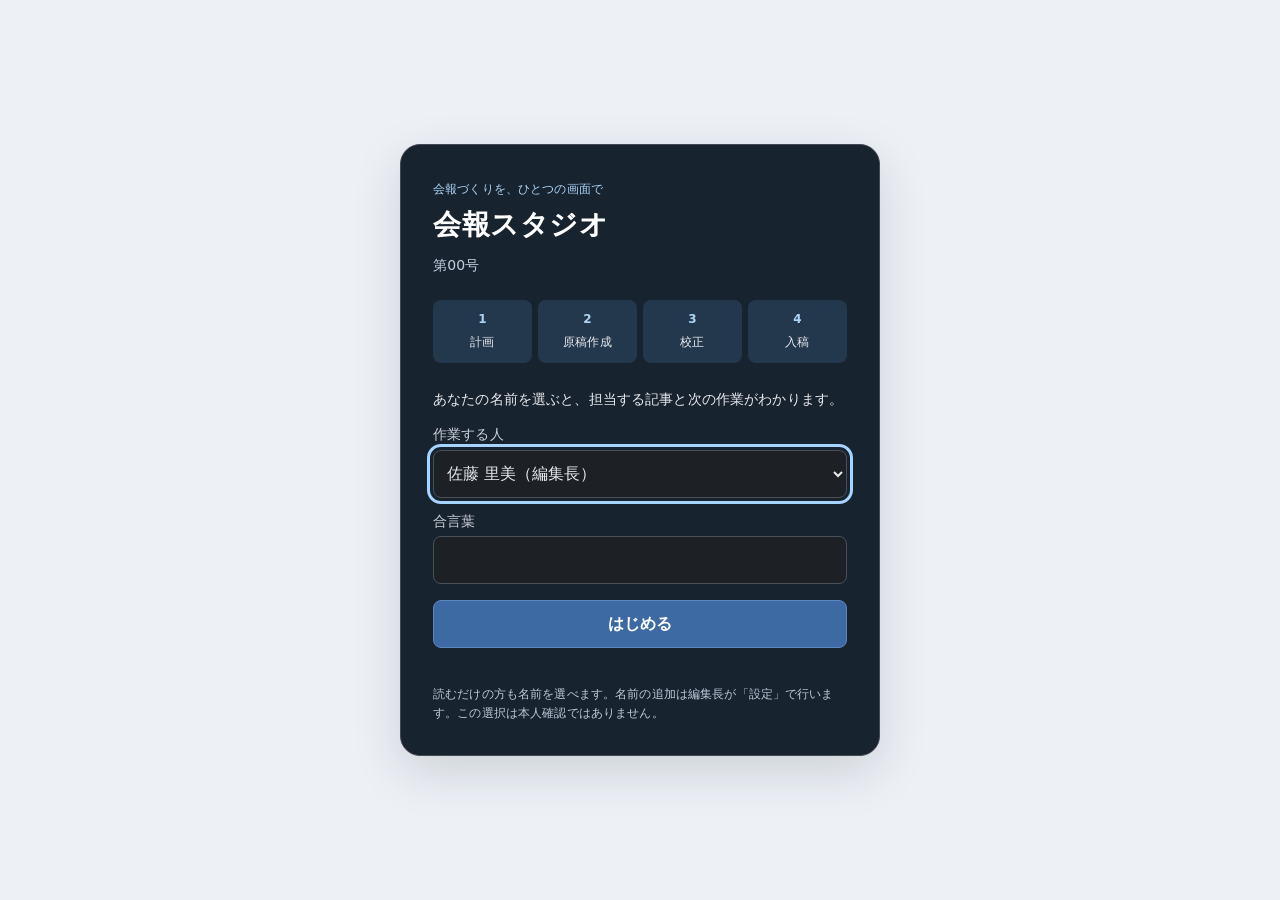
==== templates/basic-4p.html @ f8926102 "Publish standalone newsletter studio sample" ====
<!doctype html>
<html lang="ja" data-format="A4">
<head>
<meta charset="utf-8">
<meta name="viewport" content="width=device-width, initial-scale=1">
<title>会報テンプレート（4ページ）</title>
<link rel="stylesheet" href="../system/tokens.css">
<link rel="stylesheet" href="../brands/default/brand.css">
<link rel="stylesheet" href="../system/print.css">
<link rel="stylesheet" href="../system/components.css">
<link rel="stylesheet" href="../system/editor.css">
<!-- page-templates.js は editor.js より前に読むこと。
     editor.js が window.KAIHO_PAGE_TEMPLATES を参照する前提のため、
     順序が逆になると（page-templates.js 未定義のまま editor.js が動くと）壊れる。 -->
<script src="../system/page-templates.js" defer></script>
<script src="../system/editor.js" defer></script>
</head>

<!--
  4ページ構成（表紙／記事／記事／お知らせ・奥付）。
  中綴じ製本の都合上、総ページ数は 4 の倍数にすると印刷所での面付けが素直です。
  ページは「計画」の工程の「＋ 頁」か、占有ページ数を増やして
  「不足しているページを作る」で 20 ページまで増やせます（要件12）。
-->
<body>

<!-- p1 表紙 -->
<section class="page" data-folio="none">
  <div class="page__body">
    <article class="article" data-article="cover">
      <header class="masthead">
        <!-- ロゴのパスは、上の <link> と同じ brands/ フォルダを指す。
             号を issues/ 以下に置いたら ../../brands/... に直すこと。 -->
        <img class="masthead__logo" src="../brands/default/logo.svg" alt="団体名">
        <h1 class="masthead__title" data-editable>会報タイトル</h1>
        <p class="masthead__meta t-num" data-editable>第00号　2026年1月発行</p>
      </header>

      <figure class="fig--16x9 mb-8">
        <img src="../system/placeholder.svg" alt="表紙写真の内容を説明する代替テキスト">
        <figcaption data-editable>表紙写真のキャプション</figcaption>
      </figure>

      <p class="t-lead fill" data-editable>
        表紙リード。この号の中心となる話題を 2〜3 行で。
      </p>

      <nav aria-label="目次">
        <h2 class="t-h3">もくじ</h2>
        <ul class="toc" data-toc="auto"></ul>
      </nav>
    </article>
  </div>
  <span class="page__folio"></span>
</section>

<!-- p2 記事 -->
<section class="page">
  <div class="page__body">
    <article class="article" data-article="article-1">
      <h2 class="t-h1" data-editable>記事タイトル</h2>
      <p class="t-lead" data-editable>リード文。</p>
      <div class="cols-2 cols-rule fill" data-editable>
        <p>本文が入ります。</p>
      </div>
    </article>
  </div>
  <span class="page__runhead" data-editable>柱</span>
  <span class="page__folio"></span>
</section>

<!-- p3 記事 -->
<section class="page">
  <div class="page__body">
    <article class="article" data-article="article-2">
      <h2 class="t-h1" data-editable>記事タイトル</h2>
      <figure class="fig--16x9">
        <img src="../system/placeholder.svg" alt="図版の内容を説明する代替テキスト">
        <figcaption data-editable>図版のキャプション</figcaption>
      </figure>
      <div class="cols-2 fill" data-editable>
        <p>本文が入ります。</p>
      </div>
    </article>
  </div>
  <span class="page__runhead" data-editable>柱</span>
  <span class="page__folio"></span>
</section>

<!-- p4 お知らせ・奥付 -->
<section class="page">
  <div class="page__body">
    <article class="article" data-article="notice">
      <h2 class="t-h1" data-editable>お知らせ</h2>

      <div class="box box--brand" data-editable>
        <h3 class="box__title">重要なお知らせ</h3>
        <p>会員に必ず届けたい内容。</p>
      </div>

      <h2 class="t-h2" data-editable>行事予定</h2>
      <dl class="deflist" data-editable>
        <div class="deflist__row"><dt class="deflist__key t-num">0/00</dt><dd>行事名（会場・時間）</dd></div>
        <div class="deflist__row"><dt class="deflist__key t-num">0/00</dt><dd>行事名（会場・時間）</dd></div>
      </dl>

      <footer class="colophon" data-editable>
        <p><strong>会報タイトル　第00号</strong>　2026年1月発行</p>
        <p>発行：団体名　／　編集：広報委員会</p>
        <p>〒000-0000　住所<br>電話 000-000-0000　／　mail@example.org</p>
      </footer>
    </article>
  </div>
  <span class="page__runhead" data-editable>お知らせ</span>
  <span class="page__folio"></span>
</section>

<!-- 号のメタ情報と編集計画。
     会報を作り始める前に、「計画」の工程（編集長）で
     枠・記事・占有ページ数を決め、記事ごとに担当者と締切を割り当ててください。
     記事の掲載ページはここには持ちません。紙面の data-article から
     毎回読み直すので、原稿を動かしても計画とずれません。 -->
<script type="application/json" id="kaiho-meta">
{
  "issue": "第00号",
  "date": "2026-01-15",
  "format": "A4",
  "schedule": {
    "manuscript": "",
    "proof1": "",
    "proof2": "",
    "final": ""
  },
  "editor": {
    "name": "編集長：氏名",
    "contact": "mail@example.org"
  },
  "plan": {
    "articles": [
      {
        "id": "cover",
        "title": "表紙・もくじ",
        "template": "cover",
        "pages": 1,
        "owner": "",
        "contact": "",
        "current": "manuscript",
        "schedule": {}
      },
      {
        "id": "article-1",
        "title": "記事1",
        "template": "free",
        "pages": 1,
        "owner": "",
        "contact": "",
        "current": "manuscript",
        "schedule": {}
      },
      {
        "id": "article-2",
        "title": "記事2",
        "template": "free",
        "pages": 1,
        "owner": "",
        "contact": "",
        "current": "manuscript",
        "schedule": {}
      },
      {
        "id": "notice",
        "title": "お知らせ・奥付",
        "template": "notice",
        "pages": 1,
        "owner": "",
        "contact": "",
        "current": "manuscript",
        "schedule": {}
      }
    ]
  }
}
</script>

</body>
</html>
---- system/tokens.css ----
/* ============================================================================
   kaiho-studio / system/tokens.css
   ----------------------------------------------------------------------------
   デザイントークン（システム層）。
   ここは「組織に依存しない」値だけを定義する。
   組織固有の値（色・書体・ロゴ）は brands/<name>/brand.css で上書きする。

   レイヤ構造:
     1. tokens.css   ← 中立のフォールバック値（このファイル）
     2. brand.css    ← 組織ごとの上書き（--brand-* のみを触る）
     3. print.css / components.css ← 意味トークンを消費するだけ

   命名規約:
     --brand-*   ブランド層で上書きされる想定のトークン
     --page-*    判型・面付けに関する寸法
     --fs-* --lh-*  タイポグラフィ
     --sp-*      余白スケール
     --c-*       意味づけされた色（brand を参照する）
   ========================================================================== */

:root {
  /* ------------------------------------------------------------------------
     1. ブランド層のフォールバック
     brands/_template/brand.css をコピーして上書きすること。
     ここでは「どの団体でもない」中立値を置く（ホワイトラベル既定）。
     ---------------------------------------------------------------------- */
  --brand-primary:        #1f4e79;  /* 主色。見出し罫・柱・強調 */
  --brand-primary-dark:   #143654;  /* 主色の暗部。ベタ面の上の文字など */
  --brand-primary-light:  #e8eef4;  /* 主色の淡色。地紋・囲み背景 */
  --brand-accent:         #c0561f;  /* 差し色。多用しないこと */
  --brand-ink:            #1a1a1a;  /* 本文の墨。真っ黒は避ける */
  --brand-ink-muted:      #5a5a5a;  /* 補足・キャプション */
  --brand-rule:           #c8ccd0;  /* 罫線 */
  --brand-paper:          #ffffff;  /* 紙色 */
  --brand-paper-tint:     #f4f5f6;  /* 薄地 */

  --brand-font-sans:  "Noto Sans JP", "Hiragino Kaku Gothic ProN", "Yu Gothic Medium",
                      "Yu Gothic", Meiryo, system-ui, sans-serif;
  --brand-font-serif: "Noto Serif JP", "Hiragino Mincho ProN", "Yu Mincho",
                      "YuMincho", "MS PMincho", serif;
  --brand-font-num:   "Helvetica Neue", Arial, sans-serif;   /* 欧文・数字 */

  /* ロゴはトークンではなく号の HTML の <img class="masthead__logo"> で指定する。
     カスタムプロパティ内の url() は「使用側のシート」を基準に解決されるため、
     brand.css からの相対パスが成立しない。詳細は components.css の .masthead__logo。 */
  --brand-name:         "団体名";
  --brand-title:        "会報誌タイトル";

  /* ------------------------------------------------------------------------
     2. 判型（要件11: 現在は A4 のみ。B5/A5 は拡張点を用意するだけ）
     判型を増やすときは print.css の [data-format] ブロックを追加する。
     ---------------------------------------------------------------------- */
  --page-width:   210mm;
  --page-height:  297mm;

  /* 版面マージン。見開きを想定し、ノド(inner)を広めに取る */
  --page-margin-top:    20mm;
  --page-margin-bottom: 18mm;
  --page-margin-outer:  16mm;
  --page-margin-inner:  22mm;

  --page-bleed:     3mm;   /* 塗り足し。data-bleed="on" のときだけ効く */
  --page-safe:      5mm;   /* 裁ち落とし安全域。ガイド表示用 */

  /* 段組。12分割を基本とし、テンプレートは 1/2/3 段を組み合わせる */
  --grid-columns: 12;
  --grid-gutter:  6mm;
  --baseline:     4.4mm;   /* ベースライングリッド（本文 10.5pt × 1.75 相当） */

  /* ------------------------------------------------------------------------
     3. タイポグラフィ
     印刷物なので pt を基準にする。アクセシビリティ下限は docs/05 を参照。
     ---------------------------------------------------------------------- */
  --fs-display: 28pt;
  --fs-h1:      20pt;
  --fs-h2:      15pt;
  --fs-h3:      12pt;
  --fs-lead:    12pt;   /* リード文 */
  --fs-body:  10.5pt;   /* 本文。これを下回らないこと */
  --fs-small:    9pt;   /* 注記 */
  --fs-caption:  8.5pt; /* 図版キャプション。可読下限 */

  --lh-tight:   1.35;
  --lh-heading: 1.45;
  --lh-body:    1.75;   /* 和文本文の既定 */
  --lh-loose:   1.9;

  --ls-heading: 0.02em;
  --ls-body:    0.01em;

  /* ------------------------------------------------------------------------
     4. 余白スケール（4mm を単位とする等比＋線形の折衷）
     ---------------------------------------------------------------------- */
  --sp-1:  1mm;
  --sp-2:  2mm;
  --sp-3:  3mm;
  --sp-4:  4mm;
  --sp-6:  6mm;
  --sp-8:  8mm;
  --sp-12: 12mm;
  --sp-16: 16mm;
  --sp-24: 24mm;

  /* ------------------------------------------------------------------------
     5. 意味づけされた色（コンポーネントはこちらだけを使う）
     ---------------------------------------------------------------------- */
  --c-text:          var(--brand-ink);
  --c-text-muted:    var(--brand-ink-muted);
  --c-text-invert:   #ffffff;
  --c-heading:       var(--brand-primary-dark);
  --c-accent:        var(--brand-accent);
  --c-rule:          var(--brand-rule);
  --c-rule-strong:   var(--brand-primary);
  --c-surface:       var(--brand-paper);
  --c-surface-tint:  var(--brand-paper-tint);
  --c-surface-brand: var(--brand-primary);
  --c-surface-brand-light: var(--brand-primary-light);

  /* ------------------------------------------------------------------------
     6. 罫・角丸（印刷では角丸を使いすぎない）
     ---------------------------------------------------------------------- */
  --rule-hairline: 0.25mm;
  --rule-thin:     0.4mm;
  --rule-thick:    1.2mm;
  --radius-sm:     1mm;
  --radius-md:     2mm;
}
---- brands/default/brand.css ----
/* ============================================================================
   brands/default — 中立ブランド（プレースホルダ）
   ----------------------------------------------------------------------------
   実在する団体を想定しない、システム既定の見本。
   実案件では brands/_template をコピーして別フォルダを作ること。
   このフォルダは「差し替え前の状態」を示す参照実装として残す。
   ========================================================================== */

:root {
  --brand-primary:        #1f4e79;
  --brand-primary-dark:   #143654;
  --brand-primary-light:  #e8eef4;
  --brand-accent:         #c0561f;
  --brand-ink:            #1a1a1a;
  --brand-ink-muted:      #5a5a5a;
  --brand-rule:           #c8ccd0;
  --brand-paper:          #ffffff;
  --brand-paper-tint:     #f4f5f6;

  --brand-font-sans:  "Noto Sans JP", "Hiragino Kaku Gothic ProN", "Yu Gothic Medium",
                      "Yu Gothic", Meiryo, system-ui, sans-serif;
  --brand-font-serif: "Noto Serif JP", "Hiragino Mincho ProN", "Yu Mincho",
                      "YuMincho", "MS PMincho", serif;
  --brand-font-num:   "Helvetica Neue", Arial, sans-serif;

  /* ロゴは同じフォルダの logo.svg。CSS からではなく
     号の HTML の <img class="masthead__logo"> で読み込む。 */

  --brand-name:  "サンプル会";
  --brand-title: "会報サンプル";
}
---- system/print.css ----
/* ============================================================================
   kaiho-studio / system/print.css
   ----------------------------------------------------------------------------
   判型・面付け・ページ機構。
   ここで定義した寸法は mm 基準なので、画面プレビューと印刷で同一になる。
   （要件9「プレビューは印刷用HTMLを忠実に再現する」の根拠がこれ）

   画面側の作業台まわり（背景・影・ページ間の余白）は editor.css が担当し、
   このファイルは一切の画面専用装飾を持たない。
   ========================================================================== */

/* --- 用紙設定 ------------------------------------------------------------ */
@page {
  size: A4 portrait;
  margin: 0;            /* 余白は .page の padding で持つ（画面と一致させるため） */
}

/* 塗り足しあり入稿用。data-bleed="on" を <body> に付けると裁ち代を含む */
@page bleed {
  size: 216mm 303mm;
  margin: 0;
}

/* --- 判型の定義 ---------------------------------------------------------- */
/* 要件11: 現在選択できるのは A4 のみ。
   B5/A5 を解禁するときは、ここにブロックを追加し
   editor.js の FORMATS に登録する。それ以外の改修は不要。 */
[data-format="A4"] {
  --page-width:  210mm;
  --page-height: 297mm;
}
/* 将来の拡張点（未解禁・意図的にコメントアウト）
[data-format="B5"] { --page-width: 182mm; --page-height: 257mm; }
[data-format="A5"] { --page-width: 148mm; --page-height: 210mm; }
*/

/* --- ドキュメント -------------------------------------------------------- */
html { -webkit-text-size-adjust: 100%; }

body {
  margin: 0;
  background: var(--c-surface);
  color: var(--c-text);
  font-family: var(--brand-font-sans);
  font-size: var(--fs-body);
  line-height: var(--lh-body);
  letter-spacing: var(--ls-body);
  font-feature-settings: "palt" 1;      /* 和文プロポーショナル詰め */
  text-rendering: optimizeLegibility;
  print-color-adjust: exact;            /* 地色・ベタ面を印刷で飛ばさない */
  -webkit-print-color-adjust: exact;
}

/* --- ページ -------------------------------------------------------------- */
.page {
  position: relative;
  box-sizing: border-box;
  width:  var(--page-width);
  height: var(--page-height);
  overflow: hidden;                     /* 版面外への溢れを物理的に止める */
  background: var(--c-surface);
  break-after: page;
  page-break-after: always;             /* 旧仕様の保険 */
}
.page:last-of-type { break-after: auto; page-break-after: auto; }

/* 見開きを想定した左右非対称マージン。
   1ページ目を右起こし（奇数=右ページ）とする。 */
.page { padding: var(--page-margin-top) var(--page-margin-outer)
                 var(--page-margin-bottom) var(--page-margin-inner); }
.page:nth-of-type(even),
.page[data-side="left"] {
  padding-left:  var(--page-margin-outer);
  padding-right: var(--page-margin-inner);
}
.page[data-side="right"] {
  padding-left:  var(--page-margin-inner);
  padding-right: var(--page-margin-outer);
}

/* 版面（テキストが流れる領域）。柱とノンブルの分を差し引く */
.page__body {
  position: relative;
  height: 100%;
  display: flex;
  flex-direction: column;
}

/* 全面裁ち落とし用。表紙・扉など */
.page--full { padding: 0; }
.bleed-box {
  position: absolute;
  inset: 0;
  overflow: hidden;
}

/* --- 柱（ランニングヘッド）とノンブル ------------------------------------ */
.page__runhead,
.page__folio {
  position: absolute;
  font-size: var(--fs-caption);
  color: var(--c-text-muted);
  letter-spacing: 0.06em;
  line-height: 1;
}
.page__runhead { top: calc(var(--page-margin-top) - 8mm); }
.page__folio   { bottom: calc(var(--page-margin-bottom) - 9mm); }

.page:nth-of-type(odd)  .page__runhead,
.page[data-side="right"] .page__runhead { right: var(--page-margin-outer); }
.page:nth-of-type(even) .page__runhead,
.page[data-side="left"]  .page__runhead { left:  var(--page-margin-outer); }

.page:nth-of-type(odd)  .page__folio,
.page[data-side="right"] .page__folio { right: var(--page-margin-outer); }
.page:nth-of-type(even) .page__folio,
.page[data-side="left"]  .page__folio { left:  var(--page-margin-outer); }

/* ノンブルはページ番号を CSS カウンタで自動採番する。
   手で番号を打たないこと（ページ増減で必ず狂うため）。 */
body { counter-reset: folio; }
.page { counter-increment: folio; }
.page__folio::after { content: counter(folio); }
.page[data-folio="none"] .page__folio { display: none; }   /* 表紙など */

/* --- 段組ユーティリティ -------------------------------------------------- */
.cols-2 { column-count: 2; column-gap: var(--grid-gutter); }
.cols-3 { column-count: 3; column-gap: var(--grid-gutter); }
.cols-rule { column-rule: var(--rule-hairline) solid var(--c-rule); }
.col-span-all { column-span: all; }

.grid {
  display: grid;
  grid-template-columns: repeat(var(--grid-columns), 1fr);
  gap: var(--grid-gutter);
}

/* --- 改ページ制御 -------------------------------------------------------- */
h1, h2, h3 { break-after: avoid; page-break-after: avoid; }
figure, table, .box, .callout { break-inside: avoid; page-break-inside: avoid; }
p { orphans: 2; widows: 2; }

/* --- 台割シートの表示条件 ------------------------------------------------
   台割は会報の紙面ではなく制作用の帳票なので、
   data-view="plan" のときだけ現れ、そのときは紙面の側を伏せる。
   1 つの HTML から「会報」と「台割」の 2 種類の出力を作り分けている。
   画面と印刷で条件を共有するため、editor.css ではなくここに置く。
   ------------------------------------------------------------------------ */
[data-view="plan"] .plan-sheet { display: block; }
[data-view="plan"] .page { display: none; }

.plan-sheet .plan-map__cell,
.plan-sheet .plan-table tr { break-inside: avoid; page-break-inside: avoid; }
.plan-sheet h2 { break-after: avoid; page-break-after: avoid; }

/* --- 印刷時 -------------------------------------------------------------- */
@media print {
  /* 画面専用要素は一切刷らない */
  .screen-only,
  .editor-bar,
  .mobile-nav,
  .editor-panel,
  .view-dock,
  .settings-view,
  .login-view,
  .page-tools,
  .focus-veil,
  .share-handle,
  .continuation-controls,
  .page__guides { display: none !important; }

  body { background: none; }
  .page { margin: 0; box-shadow: none; }

  /* 校正紙にだけ制作情報を出す（要件13）。
     data-proof は「校正」の工程に入ると editor.js が付け、ほかの工程では外す。
     号の HTML には保存しない（docs/00 決定 14）。 */
  .production-slug { display: none; }
  [data-proof="on"] .production-slug { display: flex; }

  /* 台割シートの用紙余白は .plan-sheet 自身の padding が持つ。
     @page の名前付きページ（@page plan）はブラウザによる差が大きいので使わない。
     用紙設定は会報と同じ「A4・余白ゼロ」のまま通す。 */
  [data-view="plan"] body { display: block; }
}

/* 塗り足し入稿モード */
[data-bleed="on"] .page {
  width:  calc(var(--page-width)  + var(--page-bleed) * 2);
  height: calc(var(--page-height) + var(--page-bleed) * 2);
  padding: calc(var(--page-margin-top)    + var(--page-bleed))
           calc(var(--page-margin-outer)  + var(--page-bleed))
           calc(var(--page-margin-bottom) + var(--page-bleed))
           calc(var(--page-margin-inner)  + var(--page-bleed));
}
@media print {
  [data-bleed="on"] { page: bleed; }
}
---- system/components.css ----
/* ============================================================================
   kaiho-studio / system/components.css
   ----------------------------------------------------------------------------
   再利用可能なコンポーネント（要件3）。
   すべて tokens.css の意味トークンだけを参照し、生の色・生の pt を書かない。
   これによりブランドを差し替えても、このファイルは 1 行も直さなくてよい。
   ========================================================================== */

/* ==========================================================================
   1. タイポグラフィ
   ========================================================================== */
h1, h2, h3, h4 {
  margin: 0;
  color: var(--c-heading);
  font-weight: 700;
  line-height: var(--lh-heading);
  letter-spacing: var(--ls-heading);
}

/* 特集見出し。ページ最上部に置く想定 */
.t-display { font-size: var(--fs-display); line-height: var(--lh-tight); }

/* 記事タイトル */
.t-h1 { font-size: var(--fs-h1); margin-bottom: var(--sp-4); }

/* 中見出し。主色の縦罫を伴う */
.t-h2 {
  font-size: var(--fs-h2);
  margin: var(--sp-8) 0 var(--sp-3);
  padding-left: var(--sp-3);
  border-left: var(--rule-thick) solid var(--c-rule-strong);
}

/* 小見出し */
.t-h3 {
  font-size: var(--fs-h3);
  margin: var(--sp-6) 0 var(--sp-2);
  color: var(--c-text);
}

/* 帯見出し。ベタ面に白抜き。ページの区切りに使う */
.t-band {
  display: block;
  margin: 0 0 var(--sp-6);
  padding: var(--sp-2) var(--sp-4);
  background: var(--c-surface-brand);
  color: var(--c-text-invert);
  font-size: var(--fs-h2);
}

/* リード文。本文より一段大きく、行間を開ける */
.t-lead {
  font-size: var(--fs-lead);
  line-height: var(--lh-loose);
  color: var(--c-text);
  margin: 0 0 var(--sp-6);
}

p { margin: 0 0 var(--sp-3); }
p:last-child { margin-bottom: 0; }

/* 本文ブロック。段組の中に置く */
.t-body { font-size: var(--fs-body); line-height: var(--lh-body); }
.t-small { font-size: var(--fs-small); }
.t-caption {
  font-size: var(--fs-caption);
  line-height: 1.6;
  color: var(--c-text-muted);
}
.t-serif { font-family: var(--brand-font-serif); }
.t-num   { font-family: var(--brand-font-num); font-feature-settings: normal; }

/* 署名・肩書き */
.byline {
  font-size: var(--fs-small);
  color: var(--c-text-muted);
  margin-top: var(--sp-2);
}
.byline__role { display: block; }
.byline__name { font-size: var(--fs-body); color: var(--c-text); font-weight: 700; }

/* ==========================================================================
   2. 図版
   ========================================================================== */
figure { margin: 0 0 var(--sp-4); }
figure img {
  display: block;
  width: 100%;
  height: auto;
  object-fit: cover;
}
/* 縦横比を固定し、写真を差し替えてもレイアウトが崩れないようにする */
.fig--16x9 img { aspect-ratio: 16 / 9; }
.fig--4x3  img { aspect-ratio: 4 / 3; }
.fig--1x1  img { aspect-ratio: 1 / 1; }
figcaption {
  margin-top: var(--sp-2);
  font-size: var(--fs-caption);
  line-height: 1.6;
  color: var(--c-text-muted);
}
/* 出典表記。キャプション本文と視覚的に分ける */
.fig__credit { display: block; opacity: 0.8; }

/* 顔写真。丸トリミングは印刷で粗が出やすいので角丸までに留める */
.portrait {
  width: 26mm;
  border-radius: var(--radius-sm);
}

/* ==========================================================================
   3. 囲み・引用
   ========================================================================== */
/* 淡色の囲み。補足情報 */
.box {
  padding: var(--sp-4);
  background: var(--c-surface-tint);
  border-radius: var(--radius-md);
  margin: 0 0 var(--sp-4);
}
/* 主色の囲み。重要なお知らせ */
.box--brand {
  background: var(--c-surface-brand-light);
  border-left: var(--rule-thick) solid var(--c-rule-strong);
  border-radius: 0 var(--radius-md) var(--radius-md) 0;
}
.box__title {
  font-size: var(--fs-h3);
  color: var(--c-heading);
  margin-bottom: var(--sp-2);
}

/* 抜き刷り（プルクオート）。段抜きで置く */
.pullquote {
  margin: var(--sp-4) 0;
  padding: var(--sp-4) 0;
  border-top:    var(--rule-thin) solid var(--c-rule-strong);
  border-bottom: var(--rule-thin) solid var(--c-rule-strong);
  font-size: var(--fs-h3);
  line-height: var(--lh-heading);
  color: var(--c-heading);
  font-family: var(--brand-font-serif);
}
.pullquote__source {
  display: block;
  margin-top: var(--sp-2);
  font-family: var(--brand-font-sans);
  font-size: var(--fs-small);
  color: var(--c-text-muted);
}

/* 注意喚起 */
.callout {
  padding: var(--sp-3) var(--sp-4);
  border: var(--rule-thin) solid var(--c-accent);
  border-radius: var(--radius-md);
  margin: 0 0 var(--sp-4);
}
.callout__label {
  font-size: var(--fs-small);
  font-weight: 700;
  color: var(--c-accent);
  display: block;
  margin-bottom: var(--sp-1);
}

/* ==========================================================================
   4. リスト・表
   ========================================================================== */
.list { margin: 0 0 var(--sp-4); padding-left: 1.4em; }
.list li { margin-bottom: var(--sp-1); }
.list--none { list-style: none; padding-left: 0; }

/* 定義リスト。行事予定や連絡先に使う */
.deflist { margin: 0 0 var(--sp-4); }
.deflist__row {
  display: grid;
  grid-template-columns: 22mm 1fr;
  gap: var(--sp-2);
  padding: var(--sp-2) 0;
  border-bottom: var(--rule-hairline) solid var(--c-rule);
}
.deflist__key { font-weight: 700; color: var(--c-heading); }

.table {
  width: 100%;
  border-collapse: collapse;
  font-size: var(--fs-small);
  margin: 0 0 var(--sp-4);
}
.table th,
.table td {
  padding: var(--sp-2);
  border-bottom: var(--rule-hairline) solid var(--c-rule);
  text-align: left;
  vertical-align: top;
}
.table th {
  background: var(--c-surface-tint);
  color: var(--c-heading);
  font-weight: 700;
}
.table--zebra tbody tr:nth-child(even) { background: var(--c-surface-tint); }

/* ==========================================================================
   5. 表紙・目次・奥付
   ========================================================================== */
.masthead { margin-bottom: var(--sp-8); }

/* ロゴは CSS の背景ではなく <img> で置きます。
   理由: カスタムプロパティに書いた url() の相対パスは、
   その変数を「定義した」ファイルではなく「使った」ファイルを基準に解決されます。
   brand.css に url("./logo.svg") と書いても system/ を探しに行って外れます。
   <img src> なら号の HTML からの相対パスとして素直に解決でき、
   alt 属性も付けられるので読み上げにも効きます。 */
.masthead__logo {
  display: block;
  width: 42mm;
  height: auto;              /* 縦横比は画像自身に従う */
  margin-bottom: var(--sp-4);
}
.masthead__title {
  font-size: var(--fs-display);
  line-height: var(--lh-tight);
  color: var(--c-heading);
}
.masthead__meta {
  margin-top: var(--sp-2);
  font-size: var(--fs-small);
  color: var(--c-text-muted);
  letter-spacing: 0.08em;
}

.toc { margin: 0; padding: 0; list-style: none; }
.toc__item {
  display: grid;
  grid-template-columns: 1fr auto;
  gap: var(--sp-3);
  align-items: baseline;
  padding: var(--sp-2) 0;
  border-bottom: var(--rule-hairline) solid var(--c-rule);
}
.toc__title { font-size: var(--fs-body); }
.toc__page  { font-family: var(--brand-font-num); color: var(--c-text-muted); }

/* 奥付。.page__body が flex なので margin-top:auto で下端に寄る */
.colophon {
  margin-top: auto;
  padding-top: var(--sp-4);
  border-top: var(--rule-thin) solid var(--c-rule-strong);
  font-size: var(--fs-small);
  line-height: 1.7;
  color: var(--c-text-muted);
}

/* ==========================================================================
   6. 記事
   --------------------------------------------------------------------------
   担当者・締切・工程は「記事」に付く（ページではない）。
   1 本の記事が複数ページにまたがっても、1 ページに複数の記事が載っても、
   責任の所在は記事の単位で決まる。

   .article は意味づけのための入れ物であり、見た目を一切持たない。
   余白や罫を足したくなったら、それは中身の部品側の仕事。

   data-article="<記事ID>" が編集計画の記事と紙面を結ぶ唯一の手掛かり。
   ID は編集計画パネルが発行する。手で書き換えないこと。
   ========================================================================== */
.article { display: contents; }

/* 記事が段組やフレックスの中で「入れ物」として振る舞う必要がある場合に使う。
   display:contents だと高さを持てないため、fill と併用するときはこちら。 */
.article--block { display: block; }
.article--flow  { display: flex; flex-direction: column; flex: 1 1 auto; min-height: 0; }

/* 枠の中の記事の割合（docs/00 決定 11・12）。
   1 ページに複数の記事が載るとき、各記事は .article--block の箱になり、
   ページの高さのうち何％を取るかを style="--share: 45%" で受け取る。
   規則はここにしか書かない。editor.js は値（--share）を渡すだけで、
   規則そのものは生成しない（「editor.js は紙面の CSS を生成しない」約束）。

   min-height: 0 を落とすと割合は効かない。フレックス項目の既定 min-height:auto は
   「中身より小さくならない」なので、中身の長い記事の箱が黙って伸びて隣の記事の
   場所を食い、しかもページとしては溢れないので検査もすり抜ける。
   0 にすれば箱は割合ぴったりになり、溢れた分は箱からはみ出すので記事単位で測れる。 */
.article--block { flex: 0 0 var(--share, auto); min-height: 0; }

/* 「残り」＝そのページの余りを取る（.fill と同じ考え方）。--share は持たない。
   .article--block と同じ要素に付くので、並び順に頼らず詳細度で上書きする。 */
.article--block.article--rest { flex: 1 1 auto; min-height: 0; }

/* ==========================================================================
   7. 制作情報スラグ（要件13）
   --------------------------------------------------------------------------
   各ページの版面外に、そのページに載っている記事ごとの
   担当者・連絡先・進行状況を 1 行ずつ刷り込む。
   校正紙（body[data-proof="on"]）にだけ出力され、本番入稿では消える。
   運用は docs/04-workflow.md を参照。
   ========================================================================== */
.production-slug {
  position: absolute;
  left: var(--page-margin-outer);
  right: var(--page-margin-outer);
  bottom: 2.5mm;
  display: flex;
  flex-direction: column;
  gap: 0.4mm;
  font-family: var(--brand-font-num);
  font-size: 6pt;
  line-height: 1.4;
  /* 6pt と小さいうえ、校正紙は白黒コピーで回されることが多い。
     検査のコントラスト基準（4.5:1）を満たす濃さにしてある。薄くしないこと。 */
  color: #666;
  border-top: 0.2mm dashed #999;
  padding-top: 1mm;
}
.production-slug__row {
  display: flex;
  flex-wrap: wrap;
  gap: 0 var(--sp-2);
  align-items: baseline;
}
.production-slug__title { font-weight: 700; color: #333; }
.production-slug__owner { color: #333; }
.production-slug__contact { color: #777; }
.production-slug__warn { color: #c00; font-weight: 700; }
.production-slug__stages { display: flex; gap: var(--sp-2); margin-left: auto; }
.production-slug__stage { white-space: nowrap; }
/* 現在の工程を反転表示にし、紙の上でも一目で分かるようにする */
.production-slug__stage[data-state="current"] {
  background: #333;
  color: #fff;
  padding: 0 1mm;
}
.production-slug__stage[data-state="done"]::before { content: "\2713 "; }
.production-slug__stage[data-state="overdue"] { color: #c00; font-weight: 700; }

/* ==========================================================================
   8. 台割シート
   --------------------------------------------------------------------------
   編集計画から導出される制作用の帳票。会報の紙面ではない。
   editor.js が meta から毎回作り直すため、計画とずれることがない。
   body[data-view="plan"] のときだけ画面と印刷に現れる。
   ========================================================================== */
.plan-sheet {
  display: none;                 /* 表示条件は print.css / editor.css が持つ */
  box-sizing: border-box;
  width: var(--page-width);
  padding: 15mm;
  background: var(--c-surface);
  color: var(--c-text);
  font-size: 9pt;
  line-height: 1.6;
}
.plan-sheet h1 { font-size: var(--fs-h1); margin-bottom: var(--sp-1); }
.plan-sheet h2 {
  font-size: var(--fs-h3);
  margin: var(--sp-8) 0 var(--sp-2);
  padding-left: var(--sp-2);
  border-left: var(--rule-thick) solid var(--c-rule-strong);
}
.plan-sheet__head {
  padding-bottom: var(--sp-3);
  border-bottom: var(--rule-thin) solid var(--c-rule-strong);
}
.plan-sheet__head p { font-size: var(--fs-small); color: var(--c-text-muted); }
.plan-sheet__note { margin-top: var(--sp-4); font-size: 8pt; color: var(--c-text-muted); }

/* 台割図。1 セル = 1 ページ */
.plan-map {
  display: grid;
  grid-template-columns: repeat(4, 1fr);
  gap: 2mm;
}
.plan-map__cell {
  border: var(--rule-thin) solid var(--c-rule);
  border-radius: var(--radius-sm);
  padding: var(--sp-2);
  min-height: 16mm;
  display: flex;
  flex-direction: column;
  gap: 1mm;
}
.plan-map__no {
  font-family: var(--brand-font-num);
  font-size: 8pt;
  color: var(--c-text-muted);
}
.plan-map__title { font-size: 8.5pt; line-height: 1.4; }
.plan-map__cell[data-empty="true"] { background: var(--c-surface-tint); }
.plan-map__cell[data-empty="true"] .plan-map__title { color: #c00; }
/* 計画では確保しているが、まだ紙面が存在しないページ */
.plan-map__cell[data-beyond="true"] { border-style: dashed; opacity: 0.75; }

.plan-table {
  width: 100%;
  border-collapse: collapse;
  font-size: 8.5pt;
}
.plan-table th,
.plan-table td {
  padding: var(--sp-2);
  border-bottom: var(--rule-hairline) solid var(--c-rule);
  text-align: left;
  vertical-align: top;
  white-space: nowrap;
}
.plan-table th {
  background: var(--c-surface-tint);
  color: var(--c-heading);
  font-weight: 700;
}
.plan-table td[data-warn="true"] { color: #c00; font-weight: 700; }
/* 工程の状態。紙に刷っても白黒コピーでも判別できるようにしてある */
.plan-table td[data-state="done"]    { background: var(--c-surface-tint); color: var(--c-text-muted); }
.plan-table td[data-state="current"] { outline: var(--rule-thin) solid var(--c-rule-strong); font-weight: 700; }
.plan-table td[data-state="overdue"] { color: #c00; font-weight: 700; }

/* ==========================================================================
   7. 汎用ユーティリティ（最小限に留める）
   ========================================================================== */
.stack > * + * { margin-top: var(--sp-4); }
.mt-0 { margin-top: 0; }
.mb-0 { margin-bottom: 0; }
.mb-4 { margin-bottom: var(--sp-4); }
.mb-8 { margin-bottom: var(--sp-8); }
.fill { flex: 1 1 auto; min-height: 0; }
.text-invert { color: var(--c-text-invert); }
.bg-brand { background: var(--c-surface-brand); }
.bg-tint  { background: var(--c-surface-tint); }

/* スクリーンリーダー専用テキスト。PDF のタグ付けにも効く */
.visually-hidden {
  position: absolute;
  width: 1px; height: 1px;
  margin: -1px; padding: 0;
  overflow: hidden;
  clip-path: inset(50%);
  white-space: nowrap;
}
---- system/editor.css ----
/* ============================================================================
   kaiho-studio / system/editor.css
   ----------------------------------------------------------------------------
   校正用プレビューの「作業台」まわり（要件9、docs/00 決定 14）。

   重要な制約:
     このファイルは @media screen の中だけで完結する。
     版面に関わる寸法は一切ここで書かない（print.css・components.css の責務）。
     → 画面で見えている紙面は、印刷結果と同じ CSS で組まれている。
     記事の割合（.article--block の --share）の規則も紙面そのものなので、
     ここではなく components.css にある。
   ========================================================================== */

@media screen {

  /* --- 作業台 -------------------------------------------------------------- */
  body {
    background: #6b6f76;
    padding: calc(var(--bar-h, 44px) + 24px) 24px 64px;
    display: flex;
    flex-direction: column;
    align-items: center;
    gap: 24px;
    transition: padding 0.15s;
  }

  .page,
  .plan-sheet {
    box-shadow: 0 2px 16px rgba(0, 0, 0, 0.35);
    flex: none;
  }

  body[data-view="plan"] .page { display: none; }

  /* 見開き（決定4: data-spread に分離。data-view とはもう共有しない） */
  body[data-spread="on"]:not([data-view="plan"]) {
    display: grid;
    grid-template-columns: auto auto;
    justify-content: center;
    gap: 24px 0;
  }
  body[data-spread="on"]:not([data-view="plan"]) .page:first-of-type { grid-column: 2; }

  body { --zoom: 1; }
  .page { transform: scale(var(--zoom)); transform-origin: top center; }
  .page { margin-bottom: calc((var(--zoom) - 1) * var(--page-height)); }

  /* --- ツールバー（決定 5・14: 号・工程・状態だけ。折り返し可） ------------- */
  .editor-bar {
    position: fixed;
    top: 0; left: 0; right: 0;
    z-index: 100;
    display: flex;
    flex-wrap: wrap;
    align-items: center;
    gap: 8px;
    padding: 10px 16px;
    background: #22252a;
    color: #e8eaed;
    font: 13px/1.4 system-ui, sans-serif;
    box-shadow: 0 1px 8px rgba(0, 0, 0, 0.4);
  }
  .editor-bar__title { font-weight: 700; margin-right: 4px; white-space: nowrap; }
  .editor-bar__sep { width: 1px; height: 20px; background: #454a52; flex: none; }
  .editor-bar__spacer { flex: 1 1 12px; min-width: 8px; }

  .editor-bar button,
  .editor-bar select {
    font: inherit;
    color: #e8eaed;
    background: #343941;
    border: 1px solid #4a5058;
    border-radius: 4px;
    padding: 5px 10px;
    cursor: pointer;
    white-space: nowrap;
  }
  .editor-bar button:hover,
  .editor-bar select:hover { background: #414751; }
  .editor-bar button[aria-pressed="true"] {
    background: #3d7fd6;
    border-color: #5b9af0;
    color: #fff;
  }
  .editor-bar button:disabled { opacity: 0.4; cursor: not-allowed; }

  .editor-bar__status { font-size: 12px; color: #9aa1ab; white-space: nowrap; }
  .editor-bar__status[data-mismatch="true"] { color: #ffc46b; font-weight: 700; }

  #kaiho-checkbadge[data-alert="true"] { color: #ff9d7a; border-color: #7a4a3d; }

  .editor-bar__toast {
    font-size: 12px;
    color: #ffc46b;
    white-space: nowrap;
    opacity: 0;
    transition: opacity 0.2s;
  }
  .editor-bar__toast[data-show="true"] { opacity: 1; }

  /* --- 編集モード ------------------------------------------------------------ */
  body[data-mode="edit"] [contenteditable="true"]:hover {
    outline: 1px dashed rgba(61, 127, 214, 0.5);
    outline-offset: 2px;
  }
  body[data-mode="edit"] [contenteditable="true"]:focus {
    outline: 2px solid #3d7fd6;
    outline-offset: 2px;
    background: rgba(61, 127, 214, 0.05);
  }

  /* --- ガイド表示 ------------------------------------------------------------ */
  .page__guides {
    position: absolute;
    inset: 0;
    pointer-events: none;
    display: none;
    z-index: 50;
  }
  body[data-guides="on"] .page__guides { display: block; }

  .page__guides::before {
    content: "";
    position: absolute;
    top: var(--page-margin-top);
    bottom: var(--page-margin-bottom);
    left: var(--page-margin-inner);
    right: var(--page-margin-outer);
    outline: 1px solid rgba(0, 160, 255, 0.55);
  }
  .page:nth-of-type(even) .page__guides::before {
    left: var(--page-margin-outer);
    right: var(--page-margin-inner);
  }
  .page__guides::after {
    content: "";
    position: absolute;
    inset: var(--page-safe);
    outline: 1px dashed rgba(255, 80, 80, 0.5);
  }

  /* --- 溢れ警告（決定6: ページ道具と同じ角を避け、左上へ。mm を出す） --------- */
  .page[data-overflow="true"] { box-shadow: 0 0 0 3px #e4572e, 0 2px 16px rgba(0, 0, 0, .35); }
  /* ::before は下の「p.N」ラベルが使っているので ::after を使う。
     （同じ疑似要素に 2 つ書くと後勝ちで、警告が出なくなる） */
  .page[data-overflow="true"]::after {
    content: attr(data-overflow-label);
    position: absolute;
    top: 0; left: 0;
    background: #e4572e;
    color: #fff;
    font: 700 11px/1 system-ui, sans-serif;
    padding: 5px 8px;
    z-index: 60;
  }

  /* --- 決定13: 「続きへ送る／続きから戻す」ボタン（紙面側） ------------------
     溢れ警告のすぐ下に置く。ページ道具（右上）とは重ならない角にする。
     押したときだけ動く（自動では絶対に走らせない）。送る・戻すの両方が
     出ることがあるので、1つの箱にまとめて縦に並べる（決定11時代は
     ボタン自身が絶対配置だったが、2つ出ると重なるため箱ごと配置する形に変えた）。 */
  .continuation-controls {
    position: absolute;
    top: 26px; left: 0;
    z-index: 61;
    display: flex;
    flex-direction: column;
    gap: 4px;
    max-width: 60%;
  }
  .frame-reflow {
    font: 700 11px/1.3 system-ui, sans-serif;
    color: #fff;
    background: #a85d1f;
    border: 1px solid #d4832f;
    border-radius: 3px;
    padding: 5px 8px;
    cursor: pointer;
    text-align: left;
  }
  .frame-reflow:hover { background: #c06e24; }
  /* 「戻す」は送るの逆向きなので、色相を変えて向きの違いを見せる */
  .frame-reflow--back { background: #2f5f8a; border-color: #3d7fbf; }
  .frame-reflow--back:hover { background: #386f9e; }

  /* --- 決定12: 記事の境目のドラッグ用ハンドル（紙面側） -----------------------
     作業台の道具なので editor.css に置く。serialize() が除去する。 */
  .share-handle {
    position: absolute;
    left: 0; right: 0;
    height: 12px;
    margin-top: -6px;
    z-index: 65;
    cursor: row-resize;
    background: transparent;
  }
  .share-handle::before {
    content: "";
    position: absolute;
    left: 8px; right: 8px; top: 5px;
    height: 2px;
    background: rgba(61, 127, 214, 0.55);
    border-radius: 1px;
  }
  .share-handle:hover::before,
  .share-handle:active::before { background: #3d7fd6; }

  /* --- 決定15: 担当で絞る（他の担当の記事・ページをグレーアウト） -------------
     隠さずに薄くする。ページを消すとノンブル・左右（ノド側）・見開きが読めなくなり、
     同じページの隣の記事（自分の取り分を決めている相手）も見えなくなるため。
     .article は display: contents で箱を持たないので、記事そのものではなく
     その子に効かせる（contents の要素に opacity を当てても何も起きない）。
     画面だけの話なので印刷には一切出ない（このファイルは @media screen の中）。 */
  .article[data-focus="other"] > * {
    opacity: 0.28;
    filter: grayscale(1);
    pointer-events: none;
    user-select: none;
  }
  /* 自分の記事が1本も無いページは、ページごと幕を掛ける。
     幕がクリックを受け止めるので、伏せたページの中は触れない */
  .page[data-focus="other"] > :not(.focus-veil) { opacity: 0.28; filter: grayscale(1); }
  .focus-veil {
    position: absolute;
    inset: 0;
    z-index: 80;
    display: flex;
    align-items: flex-start;
    justify-content: center;
    padding-top: 40%;
    background: rgba(107, 111, 118, 0.35);
    cursor: not-allowed;
  }
  .focus-veil__label {
    font: 700 13px/1.4 system-ui, sans-serif;
    color: #fff;
    background: rgba(34, 37, 42, 0.85);
    padding: 6px 12px;
    border-radius: 14px;
    transform: scale(calc(1 / var(--zoom, 1)));
  }
  /* パネル側（工程マス目の行・記事カード・枠カード）も同じく薄くする。
     ただし編集はできるまま。計画は編集長のもので（09 §2）、絞り込みは
     見え方であって権限ではない（決定15）。触ろうとしたら普段の濃さに戻す */
  .stage-grid tr[data-focus="other"],
  .article-card[data-focus="other"],
  .frame-card[data-focus="other"] > .frame-card__head,
  .frame-card[data-focus="other"] > label {
    opacity: 0.35;
    transition: opacity 0.12s;
  }
  .stage-grid tr[data-focus="other"]:hover,
  .stage-grid tr[data-focus="other"]:focus-within,
  .article-card[data-focus="other"]:hover,
  .article-card[data-focus="other"]:focus-within { opacity: 1; }
  .article-card[data-focus="mine"] { box-shadow: inset 3px 0 0 #3d7fd6; }

  /* 境目のドラッグは隣の記事の割合も動かす（決定12）。担当者の視点では
     他人の取り分を触ることになるので、絞り込み中は出さない */
  body[data-focus="on"] .share-handle { display: none; }
  .page[data-focus="other"] .page-tools,
  .page[data-focus="other"] .continuation-controls { display: none; }

  /* --- ページ道具（右上。計画の工程で編集長にだけ出る。記事チップ・✕・＋ 記事） */
  .page-tools {
    position: absolute;
    top: 0; right: 0;
    z-index: 70;
    display: flex;
    flex-wrap: wrap;
    justify-content: flex-end;
    align-items: center;
    gap: 4px;
    max-width: 70%;
    padding: 4px 6px;
    background: rgba(34, 37, 42, 0.92);
    border-bottom-left-radius: 6px;
    font: 11px/1.4 system-ui, sans-serif;
    color: #e8eaed;
    opacity: 0;
    transition: opacity 0.12s;
  }
  .page:hover .page-tools,
  .page-tools:focus-within,
  body[data-mode="edit"] .page-tools { opacity: 1; }

  .page-tools__chip {
    display: inline-flex;
    align-items: center;
    gap: 3px;
    padding: 2px 4px 2px 7px;
    background: #3d5a80;
    border-radius: 10px;
    white-space: nowrap;
  }
  .page-tools__chip[data-orphan="true"] { background: #7a3d3d; }

  .page-tools__drop {
    font: inherit;
    line-height: 1;
    color: #d7dde6;
    background: none;
    border: 0;
    padding: 2px 3px;
    cursor: pointer;
  }
  .page-tools__drop:hover { color: #fff; background: rgba(255, 255, 255, 0.18); border-radius: 8px; }

  .page::before {
    content: "p." counter(folio);
    position: absolute;
    top: -20px; left: 0;
    font: 11px/1 system-ui, sans-serif;
    color: #c9ced6;
  }

  /* --- 右側パネル（決定 5: 高さは --bar-h から） ------------------------------ */
  .editor-panel {
    /* 判定4: 担当者列の出し入れを幅そのもので決めるため、パネルを問い合わせ単位にする。
       画面幅ではなくパネル幅で切り替わるので、可変幅と噛み合う */
    container-type: inline-size;
    container-name: panel;
    position: fixed;
    top: var(--bar-h, 44px); right: 0; bottom: 0;
    width: var(--panel-w, 380px);
    z-index: 90;
    display: none;
    flex-direction: column;
    background: #2a2e34;
    color: #e8eaed;
    font: 13px/1.6 system-ui, sans-serif;
    border-left: 1px solid #454a52;
  }
  .editor-panel[data-open="true"] { display: flex; }
  body:has(.editor-panel[data-open="true"]) { padding-right: calc(var(--panel-w, 380px) + 24px); }

  .editor-panel__content {
    flex: 1;
    overflow-y: auto;
    padding: 16px;
  }

  .editor-panel h2 {
    font-size: 13px;
    color: #9aa1ab;
    text-transform: uppercase;
    letter-spacing: 0.08em;
    margin: 20px 0 8px;
  }
  .editor-panel h2:first-child { margin-top: 0; }

  .editor-panel label {
    display: block;
    margin-bottom: 10px;
    color: #b8bec7;
  }
  .editor-panel input[type="text"],
  .editor-panel input[type="date"],
  .editor-panel input[type="number"],
  .editor-panel select {
    width: 100%;
    box-sizing: border-box;
    margin-top: 3px;
    padding: 5px 7px;
    font: inherit;
    color: #e8eaed;
    background: #1d2025;
    border: 1px solid #4a5058;
    border-radius: 4px;
  }

  .panel-note { font-size: 12px; color: #9aa1ab; margin: 6px 0 12px; }

  .panel-check {
    display: flex;
    align-items: center;
    gap: 6px;
    margin: 10px 0 4px;
    cursor: pointer;
  }
  .panel-check input { width: auto; margin: 0; }

  /* --- 決定11: 枠カード（記事カードの親） ------------------------------------
     ページを占有するのは枠。ページテンプレート・占有ページ数は枠が持ち、
     その中に記事カード（割合・担当・締切）を並べる。 */
  .frame-card {
    margin-bottom: 18px;
    padding: 12px 14px;
    background: #1d2025;
    border: 1px solid #454a52;
    border-radius: 8px;
  }
  .frame-card__head { margin-bottom: 8px; display: flex; align-items: baseline; gap: 8px; }
  .frame-card__title { font-weight: 700; color: #e8eaed; }
  .frame-card__implicit { font-size: 11px; color: #9aa1ab; }

  /* --- 記事カード ------------------------------------------------------------ */
  .article-card {
    margin-bottom: 14px;
    padding: 10px 12px;
    background: #23262c;
    border: 1px solid #3d434c;
    border-radius: 6px;
  }
  .article-card__head { margin-bottom: 8px; }
  .article-card__place { font-size: 12px; color: #9aa1ab; }
  .article-card__dates summary { cursor: pointer; color: #9aa1ab; font-size: 12px; margin: 6px 0; }
  /* 枠カードの中に入る記事カードは、枠のものより一段沈める */
  .article-card--nested { margin-left: 6px; background: #262a30; }
  /* 決定13: 「続き」は割合しか持たない簡略カード。左に破線を足して、
     親のカードにぶら下がっている（担当者などの欄が無いのは省略ではなく
     そもそも持たない）ことを見せる */
  .article-card--continuation {
    margin-left: 18px;
    padding-top: 6px;
    padding-bottom: 6px;
    border-left: 2px dashed #4a5058;
  }
  .article-card--continuation .article-card__place { font-style: italic; }

  /* --- 決定12: 割合コントロール（プリセット + 細かく調整） ------------------- */
  .share-control__detail {
    margin: 6px 0 10px;
    padding: 8px 10px;
    background: #1d2025;
    border: 1px solid #3d434c;
    border-radius: 6px;
  }
  .share-control__detail summary { cursor: pointer; color: #e8eaed; font-size: 12px; font-weight: 700; }
  .share-control__range {
    display: flex;
    align-items: center;
    gap: 10px;
    margin-top: 6px;
  }
  .share-control__range input[type="range"] { flex: 1; width: auto; margin-top: 0; }
  .share-control__value { min-width: 3.5em; text-align: right; color: #e8eaed; }

  /* --- 工程マス目（決定 1・8。校正の工程のパネルに置く） ---------------------- */
  .stage-grid-wrap { margin-bottom: 20px; }

  .stage-grid {
    width: 100%;
    border-collapse: collapse;
    font-size: 12px;
    margin-bottom: 8px;
  }
  .stage-grid th {
    text-align: left;
    font-weight: 400;
    color: #9aa1ab;
    padding: 4px 6px;
    border-bottom: 1px solid #454a52;
    white-space: nowrap;
  }
  .stage-grid__title, .stage-grid__owner {
    padding: 6px;
    border-bottom: 1px solid #383d45;
    max-width: 120px;
    overflow: hidden;
    text-overflow: ellipsis;
    white-space: nowrap;
  }
  .stage-grid__owner span[data-missing="true"] { color: #ff9d7a; font-weight: 700; }

  .stage-grid__cell {
    text-align: center;
    padding: 4px 6px;
    border-bottom: 1px solid #383d45;
    border-left: 1px solid #383d45;
    cursor: pointer;
    user-select: none;
  }
  .stage-grid__cell:hover { background: rgba(255, 255, 255, 0.06); }
  .stage-grid__dot {
    display: block;
    width: 10px; height: 10px;
    margin: 0 auto 3px;
    border-radius: 50%;
    background: #4a5058;
  }
  .stage-grid__cell[data-state="done"]    .stage-grid__dot { background: #4caf7d; }
  .stage-grid__cell[data-state="current"] .stage-grid__dot { background: #ffc46b; }
  .stage-grid__cell[data-state="overdue"] .stage-grid__dot { background: #e4572e; }

  /* 決定11: 枠ごとの小見出し行。記事の行をまとめて読みやすくする */
  .stage-grid__frame-row td {
    padding: 8px 6px 3px;
    font-size: 11px;
    font-weight: 700;
    color: #9aa1ab;
    text-transform: uppercase;
    letter-spacing: 0.06em;
    border-bottom: 1px dashed #383d45;
    background: none;
  }
  .stage-grid__due { color: #9aa1ab; font-size: 11px; }
  .stage-grid__cell[data-state="overdue"] .stage-grid__due { color: #ff9d7a; }

  .stage-grid__footer { font-size: 12px; }
  .stage-grid__ready {
    color: #4caf7d;
    font-weight: 700;
    padding: 6px 8px;
    background: rgba(76, 175, 125, 0.12);
    border: 1px solid rgba(76, 175, 125, 0.4);
    border-radius: 4px;
  }

  /* 判定4: 既定の 380px では担当者列まで置くと「校了」列が横スクロールの外へ出る。
     狭いあいだは担当者列を落とし、未設定だけ記事名の側で示す。
     パネルを 460px 以上に広げると下の @container で担当者列が戻る。 */
  .editor-panel .stage-grid th:nth-child(2),
  .editor-panel .stage-grid__owner { display: none; }
  .editor-panel .stage-grid__title { max-width: 92px; }
  /* 記事名は省略記号で切れるので、印は末尾ではなく先頭に置く（末尾だと隠れる） */
  .editor-panel .stage-grid__title[data-owner-missing="true"]::before {
    content: "⚠ ";
    color: #ff9d7a;
    font-weight: 700;
  }
  .editor-panel .stage-grid__title[data-owner-missing="true"] { color: #ff9d7a; }
  .editor-panel .stage-grid__cell { padding: 4px 3px; }
  .editor-panel .stage-grid__due { font-size: 10px; }

  /* 幅が足りたら担当者列を戻し、記事名の側の ⚠ は下げる（担当者欄に出るので二重になる） */
  @container panel (min-width: 460px) {
    .editor-panel .stage-grid th:nth-child(2),
    .editor-panel .stage-grid__owner { display: table-cell; }
    .editor-panel .stage-grid__title { max-width: 130px; }
    .editor-panel .stage-grid__title[data-owner-missing="true"]::before { content: none; }
    .editor-panel .stage-grid__title[data-owner-missing="true"] { color: inherit; }
  }

  /* --- パネルの幅つまみ（判定4） ------------------------------------------- */
  .editor-panel__resizer {
    position: absolute;
    left: -3px; top: 0; bottom: 0;
    width: 7px;
    cursor: col-resize;
    z-index: 1;
    touch-action: none;
  }
  .editor-panel__resizer::before {
    content: "";
    position: absolute;
    left: 3px; top: 0; bottom: 0;
    width: 1px;
    background: transparent;
  }
  .editor-panel__resizer:hover::before,
  .editor-panel__resizer:focus-visible::before,
  body[data-resizing="true"] .editor-panel__resizer::before { background: #3d7fd6; }
  .editor-panel__resizer:focus-visible { outline: none; }

  /* ドラッグ中に本文や紙面が選択されると、掴んだ手応えが崩れる */
  body[data-resizing="true"] { user-select: none; cursor: col-resize; }

  /* --- 検査結果 ---------------------------------------------------------- */
  .check-list { list-style: none; margin: 0; padding: 0; }
  .check-list li {
    padding: 7px 0 7px 20px;
    border-bottom: 1px solid #383d45;
    position: relative;
    font-size: 12px;
  }
  .check-list li::before { position: absolute; left: 0; top: 7px; }
  .check-list li[data-level="ok"]::before    { content: "\2713"; color: #4caf7d; }
  .check-list li[data-level="warn"]::before  { content: "\26A0"; color: #ffc46b; }
  .check-list li[data-level="error"]::before { content: "\2715"; color: #e4572e; }
  .check-list a { color: #7fb2f0; cursor: pointer; }

  /* ==========================================================================
     工程と役割（docs/00 決定 14）
     ========================================================================== */

  /* --- ツールバー: 号・工程・状態だけ ---------------------------------------- */
  .editor-bar__issue { color: #c9ced6; white-space: nowrap; }
  .editor-bar__settings { white-space: nowrap; }
  #kaiho-checkbadge[data-alert="true"] { color: #ff9d7a; border-color: #7a3d3d; }

  .step-bar { display: flex; align-items: center; gap: 2px; flex-wrap: wrap; }
  .step-bar__arrow { color: #6f7680; padding: 0 2px; }
  .editor-bar .step-bar__step {
    display: inline-flex; align-items: center; gap: 6px;
    padding: 5px 12px 5px 6px;
    border-radius: 999px;
    background: transparent;
    border: 1px solid transparent;
    color: #c9ced6;
  }
  .editor-bar .step-bar__step:hover { background: #343941; }
  .editor-bar .step-bar__step[aria-current="step"] {
    background: #34537a; border-color: #5b87c0; color: #fff;
  }
  .step-bar__no {
    width: 20px; height: 20px; border-radius: 50%;
    display: inline-flex; align-items: center; justify-content: center;
    font-size: 11px; font-weight: 700;
    border: 1px solid currentColor;
  }
  .step-bar__step[data-done="true"] .step-bar__no { background: #4caf7d; border-color: #4caf7d; color: #10261b; }
  .step-bar__label { font-weight: 700; }
  .step-bar__sub { font-size: 11px; color: #9aa1ab; }
  .step-bar__step[aria-current="step"] .step-bar__sub { color: #cfe0f5; }
  /* 号の状態から見た「いまの工程」。選んでいる工程と違うときだけ印が意味を持つ */
  .step-bar__step[data-suggested="true"]:not([aria-current="step"]) .step-bar__label::after {
    content: "（いま）"; font-weight: 400; color: #ffc46b; font-size: 11px;
  }

  /* --- 見え方の道具: 紙面の左下 -------------------------------------------- */
  .view-dock {
    position: fixed; left: 16px; bottom: 16px; z-index: 95;
    display: flex; gap: 6px; align-items: center;
    padding: 6px 8px;
    background: rgba(34, 37, 42, 0.92);
    border-radius: 8px;
    font: 12px/1.4 system-ui, sans-serif;
  }
  .view-dock button, .view-dock select {
    font: inherit; color: #e8eaed; background: #343941;
    border: 1px solid #4a5058; border-radius: 5px; padding: 4px 8px; cursor: pointer;
  }
  .view-dock button[aria-pressed="true"] { background: #34537a; border-color: #5b87c0; }
  .view-dock button:disabled { opacity: 0.4; cursor: not-allowed; }

  /* --- パネル: いまの工程の中身だけ ----------------------------------------- */
  .editor-panel { display: flex; }
  body:not([data-settings]):has(.editor-panel) { padding-right: calc(var(--panel-w, 380px) + 24px); }
  .editor-panel__content { padding-bottom: 24px; }

  .panel-head { display: flex; align-items: baseline; gap: 10px; margin-bottom: 12px; }
  .panel-head h1 { margin: 0; font-size: 18px; color: #fff; }
  .panel-head__who { font-size: 12px; color: #9aa1ab; }

  .next-box {
    margin-bottom: 14px; padding: 10px 12px;
    background: #1d2a3a; border: 1px solid #34537a; border-radius: 8px;
  }
  .next-box__label { font-size: 11px; color: #9fbbe0; margin-bottom: 4px; }
  .next-box__item { margin: 4px 0; padding-left: 16px; position: relative; font-weight: 700; }
  .next-box__item::before { content: "→"; position: absolute; left: 0; color: #7fb2f0; }
  .next-box__item[data-level="error"]::before { content: "!"; color: #e4572e; }
  .next-box__item[data-level="warn"]::before { content: "!"; color: #ffc46b; }
  .next-box__item[data-level="ok"]::before { content: "\2713"; color: #4caf7d; }
  .next-box__item[data-link="true"] { cursor: pointer; text-decoration: underline dotted #6f7680; }
  .next-box__more { margin: 4px 0 0; font-size: 12px; color: #9aa1ab; }

  .panel-lock {
    margin: 0 0 14px; padding: 8px 10px;
    font-size: 12px; color: #e8eaed;
    background: #2f2a22; border: 1px solid #6b5a33; border-radius: 6px;
  }
  .panel-lock::before { content: "閲覧のみ　"; color: #ffc46b; font-weight: 700; }
  [data-readonly="true"] input, [data-readonly="true"] select, [data-readonly="true"] textarea { opacity: 0.7; }

  .panel-row { display: flex; align-items: center; justify-content: space-between; gap: 8px; margin-bottom: 10px; }
  .panel-row .panel-note { margin: 0; }

  .seg { display: inline-flex; border: 1px solid #4a5058; border-radius: 6px; overflow: hidden; }
  .seg button {
    font: 12px/1.4 system-ui, sans-serif; color: #c9ced6; background: transparent;
    border: 0; padding: 4px 10px; cursor: pointer;
  }
  .seg button + button { border-left: 1px solid #4a5058; }
  .seg button[aria-pressed="true"] { background: #34537a; color: #fff; }

  .panel-section { margin: 0 0 10px; border-top: 1px solid #3d434c; padding-top: 8px; }
  .panel-section > summary {
    cursor: pointer; font-weight: 700; font-size: 13px; color: #e8eaed; margin-bottom: 8px;
  }
  .panel-section--sub { border-top: 0; padding-top: 0; margin-left: 4px; }
  .panel-section--sub > summary { font-weight: 400; color: #c9ced6; font-size: 12px; }

  .panel-btn {
    display: block; width: 100%; margin: 6px 0;
    font: 12px/1.4 system-ui, sans-serif; color: #e8eaed;
    background: #343941; border: 1px dashed #5b626c; border-radius: 6px;
    padding: 6px 10px; cursor: pointer; text-align: left;
  }

  /* 出口: その工程の成果物。パネルの下端に固定して、いつでも見える */
  .editor-panel__exit {
    display: flex; flex-wrap: wrap; gap: 8px; align-items: center;
    padding: 12px 16px;
    border-top: 1px solid #454a52;
    background: #24282e;
  }
  .editor-panel__exit:empty { display: none; }
  .exit-btn {
    flex: 1 1 auto;
    font: 700 13px/1.4 system-ui, sans-serif;
    color: #fff; background: #3d6aa3; border: 1px solid #5b87c0; border-radius: 6px;
    padding: 8px 12px; cursor: pointer;
  }
  .exit-btn:hover { background: #466f9f; }
  .exit-btn--secondary { background: #343941; border-color: #4a5058; font-weight: 400; }
  .exit-btn[data-ready="false"] { background: #3a3f47; border-color: #6b5a33; }
  .exit-note { margin: 0; font-size: 12px; color: #9aa1ab; }

  /* --- 原稿作成: 記事カード --------------------------------------------------- */
  .work-card {
    margin-bottom: 10px; padding: 10px 12px;
    background: #23262c; border: 1px solid #3d434c; border-radius: 6px;
  }
  .work-card[data-mine="true"] { border-color: #5b87c0; }
  .work-card[data-focus="other"] { opacity: 0.35; transition: opacity 0.12s; }
  .work-card[data-focus="other"]:hover, .work-card[data-focus="other"]:focus-within { opacity: 1; }
  .work-card__title { font-weight: 700; }
  .work-card__meta { font-size: 12px; color: #9aa1ab; }
  .work-card__status { font-size: 12px; margin-top: 4px; }
  .work-card__status[data-level="error"] { color: #ff9d7a; }
  .work-card__status[data-level="ok"] { color: #7fd1a5; }
  .work-card__actions { display: flex; flex-wrap: wrap; gap: 6px; margin-top: 8px; }
  .work-card__actions button {
    font: 12px/1.4 system-ui, sans-serif; color: #e8eaed; background: #343941;
    border: 1px solid #4a5058; border-radius: 5px; padding: 4px 8px; cursor: pointer;
  }
  .work-card__actions button.is-primary { background: #3d6aa3; border-color: #5b87c0; }

  /* 原稿作成・校正: 書ける記事を囲み、書けない記事はそれと分かるように */
  body[data-step="write"] .page [data-article][data-writable="true"],
  body[data-step="proof"] .page [data-article][data-writable="true"] {
    outline: 2px solid rgba(61, 127, 214, 0.55); outline-offset: 2px;
  }
  body[data-step="write"] .article:not(.article--block)[data-writable="true"] { display: block; }

  /* 校正: 未解決コメントのある記事 */
  body[data-step="proof"] .page [data-article][data-comments] {
    box-shadow: inset 3px 0 0 #ffc46b;
  }
  .page-tools__count {
    background: #6b5a33; color: #ffe2a8; border-radius: 8px; padding: 0 6px; margin-left: 4px;
  }

  /* --- 校正: コメント ---------------------------------------------------------- */
  .comment-list { list-style: none; margin: 0 0 6px; padding: 0; }
  .comment { padding: 6px 8px; margin-bottom: 6px; background: #23262c; border-radius: 6px; font-size: 12px; }
  .comment[data-resolved="true"] { opacity: 0.55; }
  .comment__head { color: #9aa1ab; }
  .comment__quote {
    margin: 4px 0; padding: 2px 8px; border-left: 3px solid #ffc46b; color: #e8d6a8; font-size: 12px;
  }
  .comment__resolve, .comment-form button {
    margin-top: 4px; font: 12px/1.4 system-ui, sans-serif; color: #e8eaed;
    background: #343941; border: 1px solid #4a5058; border-radius: 5px; padding: 3px 8px; cursor: pointer;
  }
  .comment-form textarea {
    display: block; width: 100%; box-sizing: border-box; margin-top: 4px;
    font: 12px/1.5 system-ui, sans-serif; color: #e8eaed;
    background: #1d2025; border: 1px solid #4a5058; border-radius: 5px; padding: 6px;
  }
  .quote-pick { font-size: 12px; color: #ffe2a8; background: #2f2a22; padding: 6px 8px; border-radius: 6px; }

  /* --- 設定（会報ごと） ---------------------------------------------------------- */
  body[data-settings="open"] > .page,
  body[data-settings="open"] > .plan-sheet,
  body[data-settings="open"] .editor-panel,
  body[data-settings="open"] .view-dock { display: none !important; }
  body[data-settings="open"] .step-bar { opacity: 0.35; }

  .settings-view {
    position: fixed; top: var(--bar-h, 44px); left: 0; right: 0; bottom: 0; z-index: 80;
    display: flex; flex-direction: column;
    background: #2a2e34; color: #e8eaed;
    font: 13px/1.6 system-ui, sans-serif;
  }
  .settings-head {
    display: flex; align-items: center; gap: 14px; padding: 12px 20px;
    border-bottom: 1px solid #454a52;
  }
  .settings-head h1 { margin: 0; font-size: 18px; color: #fff; }
  .settings-head .exit-btn { flex: none; }
  .settings-body { flex: 1; display: flex; min-height: 0; }
  .settings-body > .panel-lock { position: absolute; right: 20px; top: 70px; z-index: 2; }

  .tpl-side { width: 240px; flex: none; overflow-y: auto; padding: 14px; border-right: 1px solid #454a52; }
  .tpl-list { display: flex; flex-direction: column; gap: 4px; }
  .tpl-item {
    display: flex; flex-direction: column; align-items: flex-start; text-align: left;
    padding: 8px 10px; border-radius: 6px; cursor: pointer;
    background: transparent; border: 1px solid transparent; color: #e8eaed; font: inherit;
  }
  .tpl-item:hover { background: #343941; }
  .tpl-item[aria-current="true"] { background: #34537a; border-color: #5b87c0; }
  .tpl-item__name { font-weight: 700; }
  .tpl-item__meta { font-size: 11px; color: #9aa1ab; }
  .tpl-item[aria-current="true"] .tpl-item__meta { color: #cfe0f5; }

  .settings-main { flex: 1; min-width: 0; overflow-y: auto; padding: 16px 20px; }
  /* 見出しの指定は設定画面そのものの見出しだけに効かせる（> を外すと、
     テンプレートの見本の紙面の h2 まで白くなって見えなくなる） */
  .settings-main > h2 { margin: 0 0 4px; font-size: 16px; color: #fff; }
  .settings-main label { display: block; margin-bottom: 10px; font-size: 12px; color: #c9ced6; }
  .settings-main input[type="text"], .settings-main input[type="number"], .settings-main select {
    display: block; margin-top: 4px; width: 100%; box-sizing: border-box;
    font: 13px/1.4 system-ui, sans-serif; color: #e8eaed;
    background: #1d2025; border: 1px solid #4a5058; border-radius: 5px; padding: 5px 8px;
  }
  .settings-main .panel-check { display: flex; gap: 6px; align-items: center; }

  .tpl-edit { display: flex; gap: 20px; align-items: flex-start; }
  .tpl-edit__form { width: 220px; flex: none; }
  .tpl-preview { flex: 1; min-width: 0; }
  .tpl-legend { display: flex; gap: 14px; font-size: 12px; margin-bottom: 8px; }
  .tpl-legend__fixed::before, .tpl-legend__slot::before {
    content: ""; display: inline-block; width: 14px; height: 10px; margin-right: 6px; vertical-align: -1px;
  }
  .tpl-legend__fixed::before { background: rgba(255, 196, 107, 0.35); border: 1px solid #ffc46b; }
  .tpl-legend__slot::before { border: 1px dashed #7fb2f0; }
  /* 見本は実寸の 6 割。紙面と同じ CSS（components / print）で組むので、見た目は本番と一致する */
  .tpl-preview__stage { height: calc(var(--page-height) * 0.6); overflow: hidden; }
  .tpl-preview__page { transform: scale(0.6) !important; transform-origin: top left !important; margin: 0 !important; }
  .tpl-preview__page::before { content: none !important; }
  /* 見本の紙面は作業台の暗い地の中に置くので、文字色を継承させない。
     紙面と同じ値（print.css の body と同じトークン）に戻す */
  .tpl-preview__page {
    color: var(--c-text);
    font-family: var(--brand-font-sans);
    font-size: var(--fs-body);
    line-height: var(--lh-body);
  }
  /* 計画の工程では body に data-view="plan" が付いていて .page が伏せられる。
     設定の見本は号の紙面ではないので、その条件から外す */
  body .settings-view .tpl-preview__page { display: block; }
  .tpl-preview__page [data-fixed="true"] { background: rgba(255, 196, 107, 0.22); outline: 1px solid rgba(255, 196, 107, 0.7); }
  .tpl-preview__page [data-fixed="true"][contenteditable="true"]:focus { outline: 2px solid #ffc46b; background: rgba(255, 196, 107, 0.3); }
  .tpl-preview__page [data-editable] { outline: 1px dashed #7fb2f0; outline-offset: 1px; }
  .tpl-preview__page[data-kind-mode="true"] [data-editable],
  .tpl-preview__page[data-kind-mode="true"] [data-fixed] { cursor: pointer; }
  .tpl-preview__page[data-kind-mode="true"] [data-editable]:hover,
  .tpl-preview__page[data-kind-mode="true"] [data-fixed]:hover { outline: 2px solid #ffc46b; }
  .tpl-legend { margin-bottom: 0; }

  .member-table { width: 100%; max-width: 760px; border-collapse: collapse; margin: 10px 0; }
  .member-table th { text-align: left; font-weight: 400; color: #9aa1ab; font-size: 12px; padding: 4px 6px; border-bottom: 1px solid #454a52; }
  .member-table td { padding: 4px 6px; border-bottom: 1px solid #383d45; }
  .member-table input, .member-table select { margin-top: 0 !important; }
  .settings-main--wide .panel-btn { max-width: 760px; }

  .focus-pick { display: flex; align-items: center; gap: 8px; margin: 0 0 12px; font-size: 12px; color: #c9ced6; }
  .focus-pick select { flex: 1; }
  .focus-pick select[data-active="true"] { background: #3d5a80; border-color: #6d8fbf; color: #fff; }

  /* ==========================================================================
     保存・ログイン・ページの増減（決定 14 の画面に、本番の操作を戻した部分）
     ========================================================================== */

  /* 制作情報スラグは校正の工程でだけ画面に出す。印刷側の条件（print.css）と揃える。
     ほかの工程で見えていると、入稿データにも刷られるように見えて紛らわしい */
  body:not([data-proof="on"]) .production-slug { display: none; }

  /* --- 保存状態・ログイン中の人（ツールバー） -------------------------------- */
  .editor-bar__status[data-dirty="true"] { color: #ffc46b; }
  .user-chip {
    display: inline-flex; align-items: center; gap: 6px;
    font-size: 12px; color: #c9ced6; white-space: nowrap;
  }
  .user-chip__role {
    font-size: 11px; padding: 1px 7px; border-radius: 999px;
    background: #34537a; color: #dbe8f8;
  }
  .user-chip__role[data-role="viewer"] { background: #4a5058; color: #e8eaed; }
  .user-chip__role[data-role="staff"] { background: #2f5f4a; color: #d8f2e5; }
  .editor-bar .user-chip button { padding: 3px 8px; font-size: 12px; }
  /* 名簿が無いあいだは誰でも編集長として開く。そのことを隠さない */
  .user-chip[data-setup="true"] { color: #ffc46b; }

  /* --- ページ道具: 記事を足す ------------------------------------------------ */
  .page-tools__pick,
  .page-tools__add {
    font: inherit;
    color: #e8eaed;
    background: #343941;
    border: 1px solid #4a5058;
    border-radius: 4px;
    padding: 2px 5px;
    cursor: pointer;
    max-width: 140px;
  }
  .page-tools__pick:hover,
  .page-tools__add:hover { background: #414751; }
  /* 計画の工程で編集長が見ているときだけ、ページ道具を出したままにする */
  body[data-step="plan"][data-role="editor"] .page-tools { opacity: 1; }
  body:not([data-step="plan"]) .page-tools__add,
  body:not([data-step="plan"]) .page-tools__pick { display: none; }

  /* --- 記事カード: 番号と削除 -------------------------------------------------- */
  .article-card__head { display: flex; align-items: center; gap: 8px; }
  .article-card__del,
  .frame-card__del {
    margin-left: auto;
    font: inherit; font-size: 12px;
    color: #d9a2a2;
    background: none;
    border: 1px solid #5a4046;
    border-radius: 4px;
    padding: 2px 8px;
    cursor: pointer;
  }
  .article-card__del:hover,
  .frame-card__del:hover { background: #4a2f35; color: #fff; }
  .article-card__sub {
    font: inherit; font-size: 12px; color: #c9ced6;
    background: #343941; border: 1px solid #4a5058; border-radius: 4px;
    padding: 3px 8px; margin: 2px 6px 2px 0; cursor: pointer;
  }
  .article-card__sub:hover { background: #414751; }

  /* 計画の工程の「ページの増減」行 */
  .page-ops { display: flex; flex-wrap: wrap; gap: 6px; align-items: center; margin: 8px 0 12px; }
  .page-ops .panel-btn { width: auto; display: inline-block; margin: 0; }
  .page-ops__count { font-size: 12px; color: #c9ced6; }
  .page-ops__count[data-mismatch="true"] { color: #ffc46b; font-weight: 700; }

  /* --- 設定: 保存の状態・名簿の合言葉 ------------------------------------------- */
  .settings-head .editor-bar__status { margin-left: 4px; }
  .member-table .member-pass { display: flex; gap: 6px; align-items: center; white-space: nowrap; }
  .member-table .member-pass button {
    font: 12px/1.4 system-ui, sans-serif; color: #e8eaed; background: #343941;
    border: 1px solid #4a5058; border-radius: 5px; padding: 3px 8px; cursor: pointer;
  }
  .member-pass__state { font-size: 11px; color: #9aa1ab; }
  .member-pass__state[data-set="true"] { color: #7fd1a5; }
  .member-table .member-del {
    font: 12px/1.4 system-ui, sans-serif; color: #d9a2a2; background: none;
    border: 1px solid #5a4046; border-radius: 4px; padding: 2px 8px; cursor: pointer;
  }

  /* --- ログイン ----------------------------------------------------------------
     名簿（brands/<組織>/settings.js）がある号は、開いたときにまず誰かを選ぶ。
     これは本人確認の仕組みではない。HTML を手で開けば誰でも中身を変えられる
     （docs/09 §4）。目的は「誰として作業しているか」を画面に決めること */
  body[data-login="pending"] > *:not(.login-view) { display: none !important; }
  .login-view {
    position: fixed; inset: 0; z-index: 200;
    display: flex; align-items: center; justify-content: center;
    background: #3b3f45;
    font: 14px/1.6 system-ui, sans-serif; color: #e8eaed;
  }
  .login-card {
    width: min(380px, calc(100vw - 32px));
    padding: 24px 24px 20px;
    background: #22252a; border: 1px solid #454a52; border-radius: 10px;
    box-shadow: 0 8px 32px rgba(0, 0, 0, 0.4);
  }
  .login-card h1 { margin: 0 0 2px; font-size: 18px; color: #fff; }
  .login-card__issue { margin: 0 0 16px; font-size: 12px; color: #9aa1ab; }
  .login-card label { display: block; margin-bottom: 12px; font-size: 12px; color: #c9ced6; }
  .login-card select,
  .login-card input {
    display: block; width: 100%; box-sizing: border-box; margin-top: 4px;
    font: 14px/1.4 system-ui, sans-serif; color: #e8eaed;
    background: #1d2025; border: 1px solid #4a5058; border-radius: 5px; padding: 7px 9px;
  }
  .login-card button[type="submit"] {
    width: 100%; margin-top: 4px;
    font: 700 14px/1.4 system-ui, sans-serif; color: #fff;
    background: #3d6aa3; border: 1px solid #5b87c0; border-radius: 6px;
    padding: 8px 12px; cursor: pointer;
  }
  .login-card__error { min-height: 1.4em; margin: 6px 0 0; font-size: 12px; color: #ff9d7a; }
  .login-card__note { margin: 14px 0 0; font-size: 11px; color: #9aa1ab; }

  /* 作業台は画面幅に追随し、印刷する紙面の寸法は変えない。 */
  body { background: #e5e9ef; gap: 28px; padding-bottom: 100px; }
  body > .page, body > .plan-sheet {
    zoom: var(--zoom, 1);
    transform: none;
    margin-bottom: 0;
    box-shadow: 0 8px 28px rgba(25, 39, 57, .16);
  }
  .page::before { color: #46556a; }
  .editor-bar { padding: 12px 20px; gap: 10px; background: #182330; }
  .editor-bar__title { font-size: 16px; letter-spacing: .02em; }
  .editor-bar__issue { max-width: 240px; overflow: hidden; text-overflow: ellipsis; white-space: nowrap; }
  .editor-bar__sep, .editor-bar__spacer { display: none; }
  .editor-bar .step-bar { order: 10; width: 100%; display: grid; grid-template-columns: repeat(4, minmax(0, 1fr)); gap: 8px; }
  .step-bar__arrow { display: none; }
  .editor-bar .step-bar__step { min-height: 52px; justify-content: flex-start; border-radius: 10px; padding: 8px 12px; }
  .step-bar__sub { margin-left: auto; }
  .editor-bar .step-bar__step[aria-current="step"] { background: #224e78; border-color: #8cbdf0; box-shadow: inset 0 -3px #8cbdf0; }
  .editor-bar .save-primary { margin-left: auto; background: #3268a3; border-color: #83b4e6; font-weight: 700; padding: 10px 24px; }
  .editor-bar__status, .panel-note, .step-bar__sub, .work-card__meta, .panel-head__who { color: #bcc8d6; }
  .editor-bar__toast { position: fixed; left: 50%; bottom: 88px; transform: translateX(-50%); max-width: calc(100vw - 32px); box-sizing: border-box; padding: 12px 18px; border-radius: 10px; background: #182330; color: #fff; white-space: normal; pointer-events: none; box-shadow: 0 4px 20px #0003; }
  .editor-bar__toast:not([data-show="true"]) { visibility: hidden; }
  .editor-panel { background: #202c3a; border-left-color: #354658; }
  .editor-panel__content { padding: 22px 20px 28px; min-height: 0; overscroll-behavior: contain; }
  .panel-head { align-items: center; flex-wrap: wrap; margin-bottom: 8px; }
  .panel-head h1 { font-size: 23px; }
  .step-help { color: #c9d6e6; font-size: 14px; line-height: 1.8; margin: 0 0 20px; }
  .next-box { padding: 16px; background: #193b55; border-color: #47799f; border-radius: 12px; }
  .next-box__label { font-size: 13px; font-weight: 700; color: #c5e4fc; }
  button.next-box__item { display: block; width: 100%; color: inherit; background: transparent; border: 0; font: inherit; text-align: left; }
  .check-list button { color: inherit; background: none; border: 0; font: inherit; text-align: left; cursor: pointer; text-decoration: underline; }
  .next-box__item { padding-top: 6px; padding-bottom: 6px; }
  .next-box__item::before { top: 6px; }
  .editor-panel input, .editor-panel select, .settings-main input, .settings-main select, .comment-form textarea { border-radius: 8px; padding: 10px; min-height: 44px; }
  .editor-panel button, .editor-panel summary, .settings-view button, .view-dock button, .view-dock select, .editor-bar button { min-height: 44px; }
  .editor-panel summary { display: list-item; align-content: center; }
  .editor-panel__exit { background: #182330; padding: 14px 20px; }
  .exit-btn { min-height: 46px; border-radius: 8px; }
  .work-card { padding: 16px; border-radius: 12px; }
  .work-card__title { font-size: 15px; }
  .work-card__actions { gap: 8px; margin-top: 12px; }
  .work-card__actions button { padding: 10px 12px; border-radius: 8px; }
  .view-dock { background: #182330; border-radius: 12px; box-shadow: 0 4px 16px #0002; }
  .mobile-nav { display: none; }
  .editor-bar :focus-visible, .editor-panel :focus-visible, .settings-view :focus-visible,
  .view-dock :focus-visible, .login-view :focus-visible, .mobile-nav :focus-visible {
    outline: 3px solid #a4d4ff; outline-offset: 3px;
  }
  body > .page { scroll-margin-top: calc(var(--bar-h, 120px) + 24px); }
  .login-view { background: #edf1f6; padding: 24px 16px; box-sizing: border-box; overflow-y: auto; }
  .login-card { box-sizing: border-box; width: min(480px, 100%); padding: 32px; border-radius: 20px; background: #182330; box-shadow: 0 16px 48px #18233026; }
  .login-card__eyebrow { font-size: 12px; color: #acd4f5; }
  .login-card h1 { font-size: 28px; margin-top: 6px; }
  .login-card__issue { font-size: 14px; margin-top: 8px; color: #bfcddd; }
  .login-card__intro { font-size: 14px; line-height: 1.8; }
  .login-card__flow { display: grid; grid-template-columns: repeat(4, 1fr); list-style: none; padding: 0; gap: 6px; counter-reset: flow; margin: 24px 0; }
  .login-card__flow li { counter-increment: flow; padding: 10px 4px; background: #24384d; border-radius: 8px; text-align: center; font-size: 12px; }
  .login-card__flow li::before { content: counter(flow); display: block; color: #acd4f5; font-weight: 700; margin-bottom: 4px; }
  .login-card select, .login-card input, .login-card button[type="submit"] { font-size: 16px; min-height: 48px; border-radius: 8px; }
  .login-card label { font-size: 14px; }
  .login-card__note { color: #bcc8d6; font-size: 12px; }

  @media (max-width: 960px) {
    html:has(.editor-bar) { overflow: hidden; }
    body, body:not([data-settings]), body:has(.editor-panel[data-open="true"]) {
      padding: calc(var(--bar-h, 150px) + 24px) 16px 150px;
      align-items: flex-start;
    }
    body:has(.editor-bar) { width: 100%; height: 100dvh; box-sizing: border-box; overflow: auto; }
    body[data-spread="on"]:not([data-view="plan"]) { display: flex; }
    .editor-bar { padding: 10px 12px; gap: 6px; }
    .editor-bar__title { font-size: 14px; }
    .editor-bar__issue { max-width: 140px; font-size: 12px; }
    .editor-bar .save-primary { padding: 8px 16px; }
    .editor-bar__status { font-size: 11px; }
    #kaiho-user { display: inline-flex; order: 5; max-width: calc(100% - 90px); overflow: hidden; }
    #kaiho-user > span:first-child { overflow: hidden; text-overflow: ellipsis; }
    #kaiho-user .user-chip__role { display: none; }
    .editor-bar__settings { order: 6; }
    .editor-bar .step-bar { gap: 4px; }
    .editor-bar .step-bar__step { padding: 8px 4px; gap: 5px; justify-content: center; flex-wrap: wrap; }
    .step-bar__label { font-size: 12px; }
    .step-bar__no { width: 18px; height: 18px; }
    .step-bar__sub { width: 100%; margin: 0; font-size: 10px; text-align: center; }
    .step-bar__step[data-suggested="true"]:not([aria-current="step"]) .step-bar__label::after { content: ""; }
    .editor-panel { width: 100%; bottom: calc(68px + env(safe-area-inset-bottom)); border-left: 0; }
    .editor-panel__resizer { display: none; }
    .editor-panel__content { padding: 20px; }
    body[data-surface="paper"] .editor-panel { display: none; }
    body[data-surface="tasks"] > .page, body[data-surface="tasks"] > .plan-sheet { visibility: hidden; }
    body[data-surface="tasks"] { overflow: hidden; }
    .mobile-nav { display: flex; position: fixed; left: 0; right: 0; bottom: 0; z-index: 110; gap: 8px; padding: 10px 16px calc(10px + env(safe-area-inset-bottom)); background: #182330; border-top: 1px solid #46566b; }
    .mobile-nav button { flex: 1; min-height: 48px; border: 1px solid #64778d; border-radius: 10px; color: #e8eaed; background: #243344; font: 700 14px/1.4 system-ui, sans-serif; }
    .mobile-nav button[aria-pressed="true"] { background: #3268a3; border-color: #acd4f5; }
    .view-dock { left: 50%; bottom: calc(80px + env(safe-area-inset-bottom)); transform: translateX(-50%); max-width: calc(100vw - 32px); box-sizing: border-box; white-space: nowrap; }
    body[data-surface="tasks"] .view-dock { display: none; }
    #kaiho-spread { display: none; }
    .editor-bar__toast { bottom: calc(142px + env(safe-area-inset-bottom)); }
    .settings-head { padding: 12px; gap: 8px; flex-wrap: wrap; }
    .settings-head .panel-note { width: 100%; margin: 0; }
    .settings-view { bottom: calc(68px + env(safe-area-inset-bottom)); }
    body[data-settings="open"] .mobile-nav { display: none; }
    body[data-settings="open"] .settings-view { bottom: 0; }
    .settings-body { flex-direction: column; overflow-y: auto; }
    .tpl-side { width: auto; overflow: visible; padding: 12px; border-right: 0; border-bottom: 1px solid #454a52; }
    .tpl-list { flex-direction: row; overflow-x: auto; }
    .tpl-item { min-width: 120px; flex: none; }
    .settings-main { flex: none; overflow: visible; padding: 16px; }
    .tpl-edit { flex-direction: column; }
    .tpl-edit__form { width: 100%; }
    .tpl-preview { width: 100%; overflow-x: auto; }
    .settings-main--wide { overflow-x: auto; }
    .member-table { min-width: 680px; }
    .stage-grid-wrap { overflow-x: auto; }
    .editor-panel input, .editor-panel select, .editor-panel textarea, .settings-main input, .settings-main select { font-size: 16px; }
    .page-tools { opacity: 1; }
    body:not(:has(.editor-bar)) .page { zoom: clamp(0.1, calc((100vw - 32px) / var(--page-width)), 1); transform: none; margin-bottom: 24px; }
    body:not(:has(.editor-bar)) .tmpl-intro, body:not(:has(.editor-bar)) .tmpl-note {
      box-sizing: border-box; width: calc(100vw - 32px); min-width: 0; overflow-wrap: anywhere;
    }
    .login-card { padding: 24px; }
  }

  @media (prefers-reduced-motion: reduce) {
    body, .editor-bar__toast, .page-tools { transition: none; }
    html { scroll-behavior: auto; }
  }
  @media (pointer: coarse) {
    .page-tools button, .page-tools select, .frame-reflow { min-height: 44px; padding: 8px; }
    .share-handle { height: 24px; margin-top: -12px; }
    .share-handle::before { top: 11px; }
  }
}
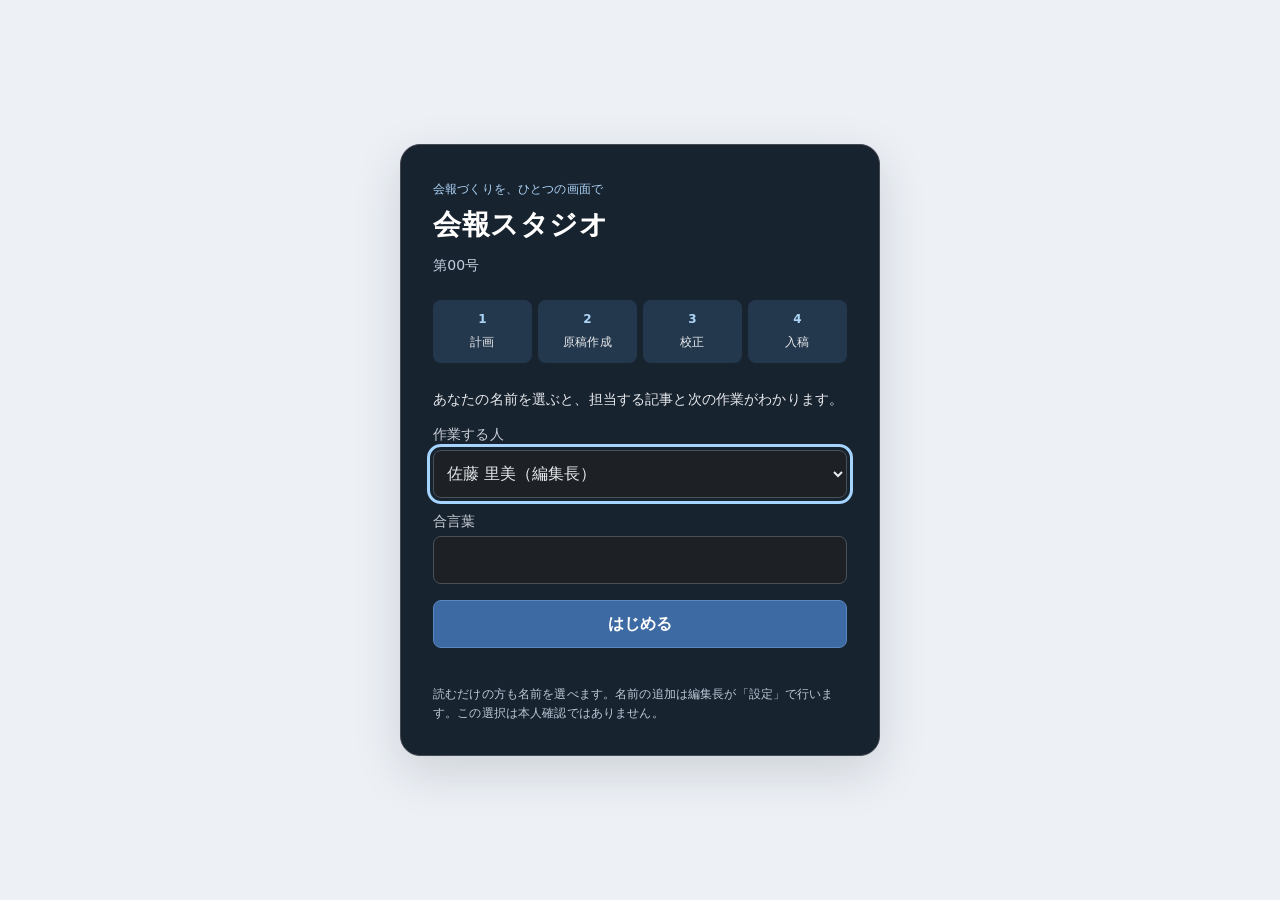
==== commit 900d7458: "Add section and article hierarchy with separate template settings" ====
--- a/templates/basic-4p.html
+++ b/templates/basic-4p.html
@@ -1,6 +1,5 @@
 <!doctype html>
-<html lang="ja" data-format="A4">
-<head>
+<html lang="ja" data-format="A4"><head>
 <meta charset="utf-8">
 <meta name="viewport" content="width=device-width, initial-scale=1">
 <title>会報テンプレート（4ページ）</title>
@@ -12,8 +11,8 @@
 <!-- page-templates.js は editor.js より前に読むこと。
      editor.js が window.KAIHO_PAGE_TEMPLATES を参照する前提のため、
      順序が逆になると（page-templates.js 未定義のまま editor.js が動くと）壊れる。 -->
-<script src="../system/page-templates.js" defer></script>
-<script src="../system/editor.js" defer></script>
+<script src="../system/page-templates.js" defer=""></script>
+<script src="../system/editor.js" defer=""></script>
 </head>
 
 <!--
@@ -27,29 +26,29 @@
 <!-- p1 表紙 -->
 <section class="page" data-folio="none">
   <div class="page__body">
-    <article class="article" data-article="cover">
+    <section class="content-section content-section--legacy" data-section="s-cover"><div class="content-section__articles" data-section-articles=""><article class="article" data-article="cover">
       <header class="masthead">
         <!-- ロゴのパスは、上の <link> と同じ brands/ フォルダを指す。
              号を issues/ 以下に置いたら ../../brands/... に直すこと。 -->
         <img class="masthead__logo" src="../brands/default/logo.svg" alt="団体名">
-        <h1 class="masthead__title" data-editable>会報タイトル</h1>
-        <p class="masthead__meta t-num" data-editable>第00号　2026年1月発行</p>
+        <h1 class="masthead__title" data-editable="">会報タイトル</h1>
+        <p class="masthead__meta t-num" data-editable="">第00号　2026年1月発行</p>
       </header>
 
       <figure class="fig--16x9 mb-8">
         <img src="../system/placeholder.svg" alt="表紙写真の内容を説明する代替テキスト">
-        <figcaption data-editable>表紙写真のキャプション</figcaption>
+        <figcaption data-editable="">表紙写真のキャプション</figcaption>
       </figure>
 
-      <p class="t-lead fill" data-editable>
+      <p class="t-lead fill" data-editable="">
         表紙リード。この号の中心となる話題を 2〜3 行で。
       </p>
 
       <nav aria-label="目次">
         <h2 class="t-h3">もくじ</h2>
-        <ul class="toc" data-toc="auto"></ul>
+        <ul class="toc" data-toc="auto"><li class="toc__item"><span class="toc__title">記事1</span><span class="toc__page t-num">2</span></li><li class="toc__item"><span class="toc__title">記事2</span><span class="toc__page t-num">3</span></li><li class="toc__item"><span class="toc__title">お知らせ・奥付</span><span class="toc__page t-num">4</span></li></ul>
       </nav>
-    </article>
+    </article></div></section>
   </div>
   <span class="page__folio"></span>
 </section>
@@ -57,61 +56,61 @@
 <!-- p2 記事 -->
 <section class="page">
   <div class="page__body">
-    <article class="article" data-article="article-1">
-      <h2 class="t-h1" data-editable>記事タイトル</h2>
-      <p class="t-lead" data-editable>リード文。</p>
-      <div class="cols-2 cols-rule fill" data-editable>
+    <section class="content-section content-section--legacy" data-section="s-article-1"><div class="content-section__articles" data-section-articles=""><article class="article" data-article="article-1">
+      <h2 class="t-h1" data-editable="">記事タイトル</h2>
+      <p class="t-lead" data-editable="">リード文。</p>
+      <div class="cols-2 cols-rule fill" data-editable="">
         <p>本文が入ります。</p>
       </div>
-    </article>
-  </div>
-  <span class="page__runhead" data-editable>柱</span>
+    </article></div></section>
+  </div>
+  <span class="page__runhead" data-editable="">柱</span>
   <span class="page__folio"></span>
 </section>
 
 <!-- p3 記事 -->
 <section class="page">
   <div class="page__body">
-    <article class="article" data-article="article-2">
-      <h2 class="t-h1" data-editable>記事タイトル</h2>
+    <section class="content-section content-section--legacy" data-section="s-article-2"><div class="content-section__articles" data-section-articles=""><article class="article" data-article="article-2">
+      <h2 class="t-h1" data-editable="">記事タイトル</h2>
       <figure class="fig--16x9">
         <img src="../system/placeholder.svg" alt="図版の内容を説明する代替テキスト">
-        <figcaption data-editable>図版のキャプション</figcaption>
+        <figcaption data-editable="">図版のキャプション</figcaption>
       </figure>
-      <div class="cols-2 fill" data-editable>
+      <div class="cols-2 fill" data-editable="">
         <p>本文が入ります。</p>
       </div>
-    </article>
-  </div>
-  <span class="page__runhead" data-editable>柱</span>
+    </article></div></section>
+  </div>
+  <span class="page__runhead" data-editable="">柱</span>
   <span class="page__folio"></span>
 </section>
 
 <!-- p4 お知らせ・奥付 -->
 <section class="page">
   <div class="page__body">
-    <article class="article" data-article="notice">
-      <h2 class="t-h1" data-editable>お知らせ</h2>
-
-      <div class="box box--brand" data-editable>
+    <section class="content-section content-section--legacy" data-section="s-notice"><div class="content-section__articles" data-section-articles=""><article class="article" data-article="notice">
+      <h2 class="t-h1" data-editable="">お知らせ</h2>
+
+      <div class="box box--brand" data-editable="">
         <h3 class="box__title">重要なお知らせ</h3>
         <p>会員に必ず届けたい内容。</p>
       </div>
 
-      <h2 class="t-h2" data-editable>行事予定</h2>
-      <dl class="deflist" data-editable>
+      <h2 class="t-h2" data-editable="">行事予定</h2>
+      <dl class="deflist" data-editable="">
         <div class="deflist__row"><dt class="deflist__key t-num">0/00</dt><dd>行事名（会場・時間）</dd></div>
         <div class="deflist__row"><dt class="deflist__key t-num">0/00</dt><dd>行事名（会場・時間）</dd></div>
       </dl>
 
-      <footer class="colophon" data-editable>
+      <footer class="colophon" data-editable="">
         <p><strong>会報タイトル　第00号</strong>　2026年1月発行</p>
         <p>発行：団体名　／　編集：広報委員会</p>
         <p>〒000-0000　住所<br>電話 000-000-0000　／　mail@example.org</p>
       </footer>
-    </article>
-  </div>
-  <span class="page__runhead" data-editable>お知らせ</span>
+    </article></div></section>
+  </div>
+  <span class="page__runhead" data-editable="">お知らせ</span>
   <span class="page__folio"></span>
 </section>
 
@@ -131,6 +130,7 @@
     "proof2": "",
     "final": ""
   },
+  "released": false,
   "editor": {
     "name": "編集長：氏名",
     "contact": "mail@example.org"
@@ -141,46 +141,85 @@
         "id": "cover",
         "title": "表紙・もくじ",
         "template": "cover",
-        "pages": 1,
-        "owner": "",
-        "contact": "",
-        "current": "manuscript",
-        "schedule": {}
+        "owner": "",
+        "contact": "",
+        "current": "manuscript",
+        "schedule": {},
+        "share": "rest"
       },
       {
         "id": "article-1",
         "title": "記事1",
         "template": "free",
-        "pages": 1,
-        "owner": "",
-        "contact": "",
-        "current": "manuscript",
-        "schedule": {}
+        "owner": "",
+        "contact": "",
+        "current": "manuscript",
+        "schedule": {},
+        "share": "rest"
       },
       {
         "id": "article-2",
         "title": "記事2",
         "template": "free",
-        "pages": 1,
-        "owner": "",
-        "contact": "",
-        "current": "manuscript",
-        "schedule": {}
+        "owner": "",
+        "contact": "",
+        "current": "manuscript",
+        "schedule": {},
+        "share": "rest"
       },
       {
         "id": "notice",
         "title": "お知らせ・奥付",
         "template": "notice",
-        "pages": 1,
-        "owner": "",
-        "contact": "",
-        "current": "manuscript",
-        "schedule": {}
+        "owner": "",
+        "contact": "",
+        "current": "manuscript",
+        "schedule": {},
+        "share": "rest"
+      }
+    ],
+    "sections": [
+      {
+        "id": "s-cover",
+        "title": "表紙・もくじ",
+        "template": "standard",
+        "pages": 1,
+        "articles": [
+          "cover"
+        ]
+      },
+      {
+        "id": "s-article-1",
+        "title": "記事1",
+        "template": "standard",
+        "pages": 1,
+        "articles": [
+          "article-1"
+        ]
+      },
+      {
+        "id": "s-article-2",
+        "title": "記事2",
+        "template": "standard",
+        "pages": 1,
+        "articles": [
+          "article-2"
+        ]
+      },
+      {
+        "id": "s-notice",
+        "title": "お知らせ・奥付",
+        "template": "standard",
+        "pages": 1,
+        "articles": [
+          "notice"
+        ]
       }
     ]
   }
 }
 </script>
 
-</body>
-</html>
+
+
+</body></html>
--- a/system/components.css
+++ b/system/components.css
@@ -288,6 +288,17 @@
 /* 「残り」＝そのページの余りを取る（.fill と同じ考え方）。--share は持たない。
    .article--block と同じ要素に付くので、並び順に頼らず詳細度で上書きする。 */
 .article--block.article--rest { flex: 1 1 auto; min-height: 0; }
+
+/* ページ → セクション → 記事。見出しを除いた領域を記事が分け合う。 */
+.content-section { display: flex; flex-direction: column; flex: 0 0 var(--section-share, 100%); min-height: 0; }
+.content-section__title { flex: 0 0 auto; margin-bottom: var(--sp-3); }
+.content-section__articles { display: flex; flex-direction: column; flex: 1 1 auto; min-height: 0; }
+.content-section[data-layout="columns"] > .content-section__articles { flex-direction: row; gap: var(--sp-3); }
+.content-section[data-layout="columns"] > .content-section__articles > .article--block { flex: 1 1 0; min-width: 0; }
+/* 移行した原稿は元のページ直下のレイアウトを保つ。 */
+.content-section--legacy, .content-section--legacy > .content-section__articles { display: contents; }
+.content-section--legacy.content-section--allocated { display: flex; }
+.content-section--legacy.content-section--allocated > .content-section__articles { display: flex; }
 
 /* ==========================================================================
    7. 制作情報スラグ（要件13）
--- a/system/editor.css
+++ b/system/editor.css
@@ -836,6 +836,7 @@
   .member-table th { text-align: left; font-weight: 400; color: #9aa1ab; font-size: 12px; padding: 4px 6px; border-bottom: 1px solid #454a52; }
   .member-table td { padding: 4px 6px; border-bottom: 1px solid #383d45; }
   .member-table input, .member-table select { margin-top: 0 !important; }
+  .member-field__label { display: none; }
   .settings-main--wide .panel-btn { max-width: 760px; }
 
   .focus-pick { display: flex; align-items: center; gap: 8px; margin: 0 0 12px; font-size: 12px; color: #c9ced6; }
@@ -908,6 +909,22 @@
   .article-card__sub:hover { background: #414751; }
 
   /* 計画の工程の「ページの増減」行 */
+  .page-section-card { margin-top: 12px; padding: 12px; border-left: 3px solid #81b9e6; background: #252d37; border-radius: 6px; }
+  .settings-head .seg { flex-wrap: wrap; }
+  .settings-head .seg button { white-space: normal; }
+  .page-assign { display: flex; flex-wrap: wrap; align-items: center; gap: 6px; }
+  .page-order-card .page-assign { margin-top: 12px; }
+  .page-order-card .page-tools__pick { width: 100%; max-width: none; min-width: 0; }
+  .page-order-card .page-tools__add { max-width: none; padding: 8px 12px; }
+  .page-order-card .page-tools__add:disabled { opacity: 0.4; cursor: default; }
+  .page-order-card { padding: 12px; margin: 8px 0; border: 1px solid #59616d; border-radius: 8px; background: #303640; }
+  .page-order-title { margin: 6px 0 10px; overflow-wrap: anywhere; }
+  .page-actions { display: flex; flex-wrap: wrap; gap: 6px; }
+  .page-actions button { border: 1px solid #737e8e; border-radius: 6px; background: #363d48; color: #fff; padding: 8px; font: inherit; cursor: pointer; }
+  .page-actions button:hover:not(:disabled) { background: #4b5666; }
+  .page-actions button:disabled { opacity: 0.4; cursor: default; }
+  .page-actions button[data-page-action="delete"] { color: #ffbaba; }
+  .page-tools > .page-actions { flex-basis: 100%; }
   .page-ops { display: flex; flex-wrap: wrap; gap: 6px; align-items: center; margin: 8px 0 12px; }
   .page-ops .panel-btn { width: auto; display: inline-block; margin: 0; }
   .page-ops__count { font-size: 12px; color: #c9ced6; }
@@ -1066,6 +1083,7 @@
     body[data-settings="open"] .mobile-nav { display: none; }
     body[data-settings="open"] .settings-view { bottom: 0; }
     .settings-body { flex-direction: column; overflow-y: auto; }
+    .settings-body > .panel-lock { position: static; margin: 12px 16px; }
     .tpl-side { width: auto; overflow: visible; padding: 12px; border-right: 0; border-bottom: 1px solid #454a52; }
     .tpl-list { flex-direction: row; overflow-x: auto; }
     .tpl-item { min-width: 120px; flex: none; }
@@ -1073,8 +1091,28 @@
     .tpl-edit { flex-direction: column; }
     .tpl-edit__form { width: 100%; }
     .tpl-preview { width: 100%; overflow-x: auto; }
-    .settings-main--wide { overflow-x: auto; }
-    .member-table { min-width: 680px; }
+    .settings-main--wide { overflow-x: hidden; }
+    .member-table { display: block; width: 100%; min-width: 0; margin: 20px 0; }
+    .member-table thead { display: none; }
+    .member-table tbody { display: grid; gap: 16px; }
+    .member-table .member-card {
+      display: grid; grid-template-columns: minmax(0, 1fr) minmax(0, 1fr);
+      gap: 14px 12px; padding: 18px; border: 1px solid #4c6078; border-radius: 14px;
+      background: #182330; box-shadow: 0 4px 14px #0002;
+    }
+    .member-table .member-field { display: block; min-width: 0; padding: 0; border: 0; }
+    .member-field__label { display: block; margin-bottom: 6px; color: #bcc8d6; font-size: 12px; font-weight: 600; }
+    .member-field--name { grid-column: 1 / -1; order: 0; }
+    .member-field--role { order: 1; }
+    .member-field--count { order: 2; }
+    .member-field--contact { grid-column: 1 / -1; order: 3; }
+    .member-field--pass { grid-column: 1 / -1; order: 4; }
+    .member-field--actions { grid-column: 1 / -1; order: 5; border-top: 1px solid #354658 !important; padding-top: 12px !important; }
+    .member-table .member-field--name input[type="text"] { font-weight: 700; font-size: 18px; }
+    .member-count { display: flex; align-items: center; min-height: 44px; color: #c5e4fc; }
+    .member-table .member-pass { justify-content: space-between; gap: 12px; white-space: normal; }
+    .member-table .member-pass button, .member-table .member-del { min-height: 44px; padding: 10px 14px; border-radius: 8px; }
+    .member-table .member-del { width: 100%; text-align: center; }
     .stage-grid-wrap { overflow-x: auto; }
     .editor-panel input, .editor-panel select, .editor-panel textarea, .settings-main input, .settings-main select { font-size: 16px; }
     .page-tools { opacity: 1; }
